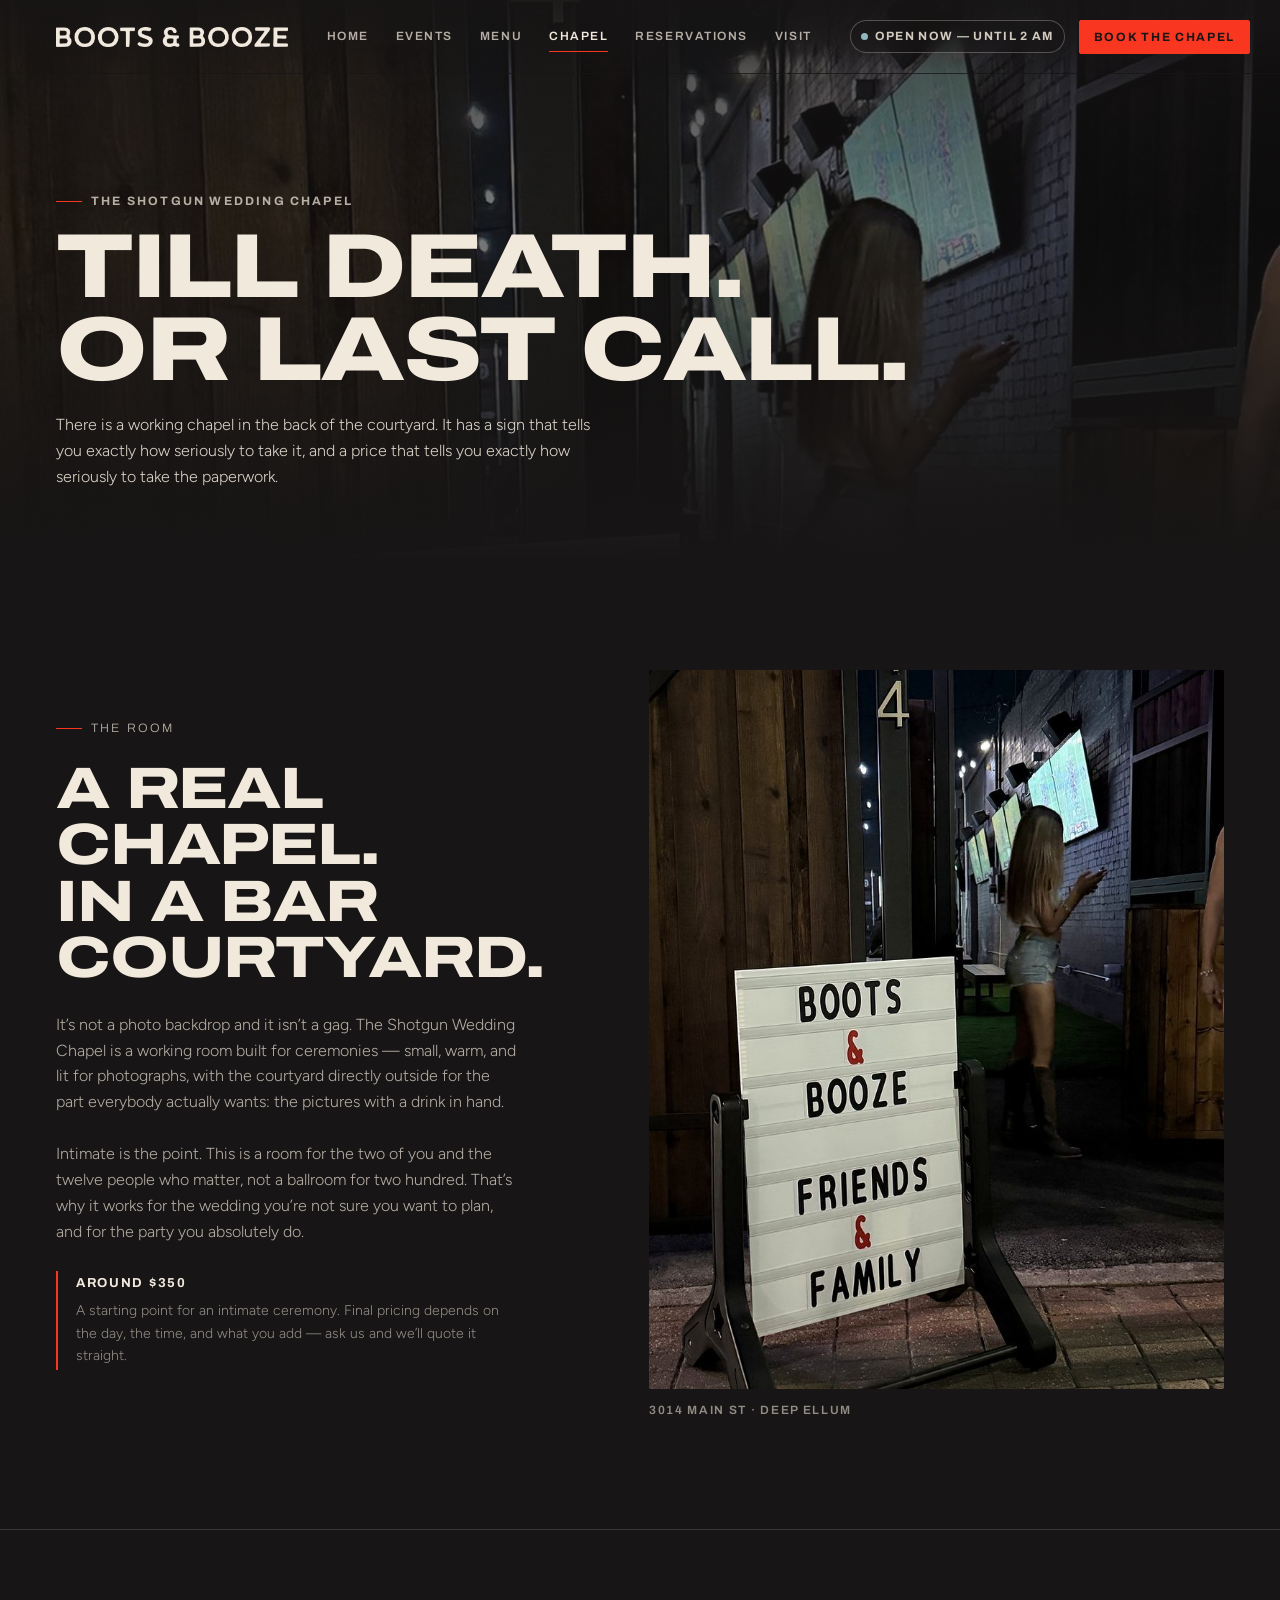
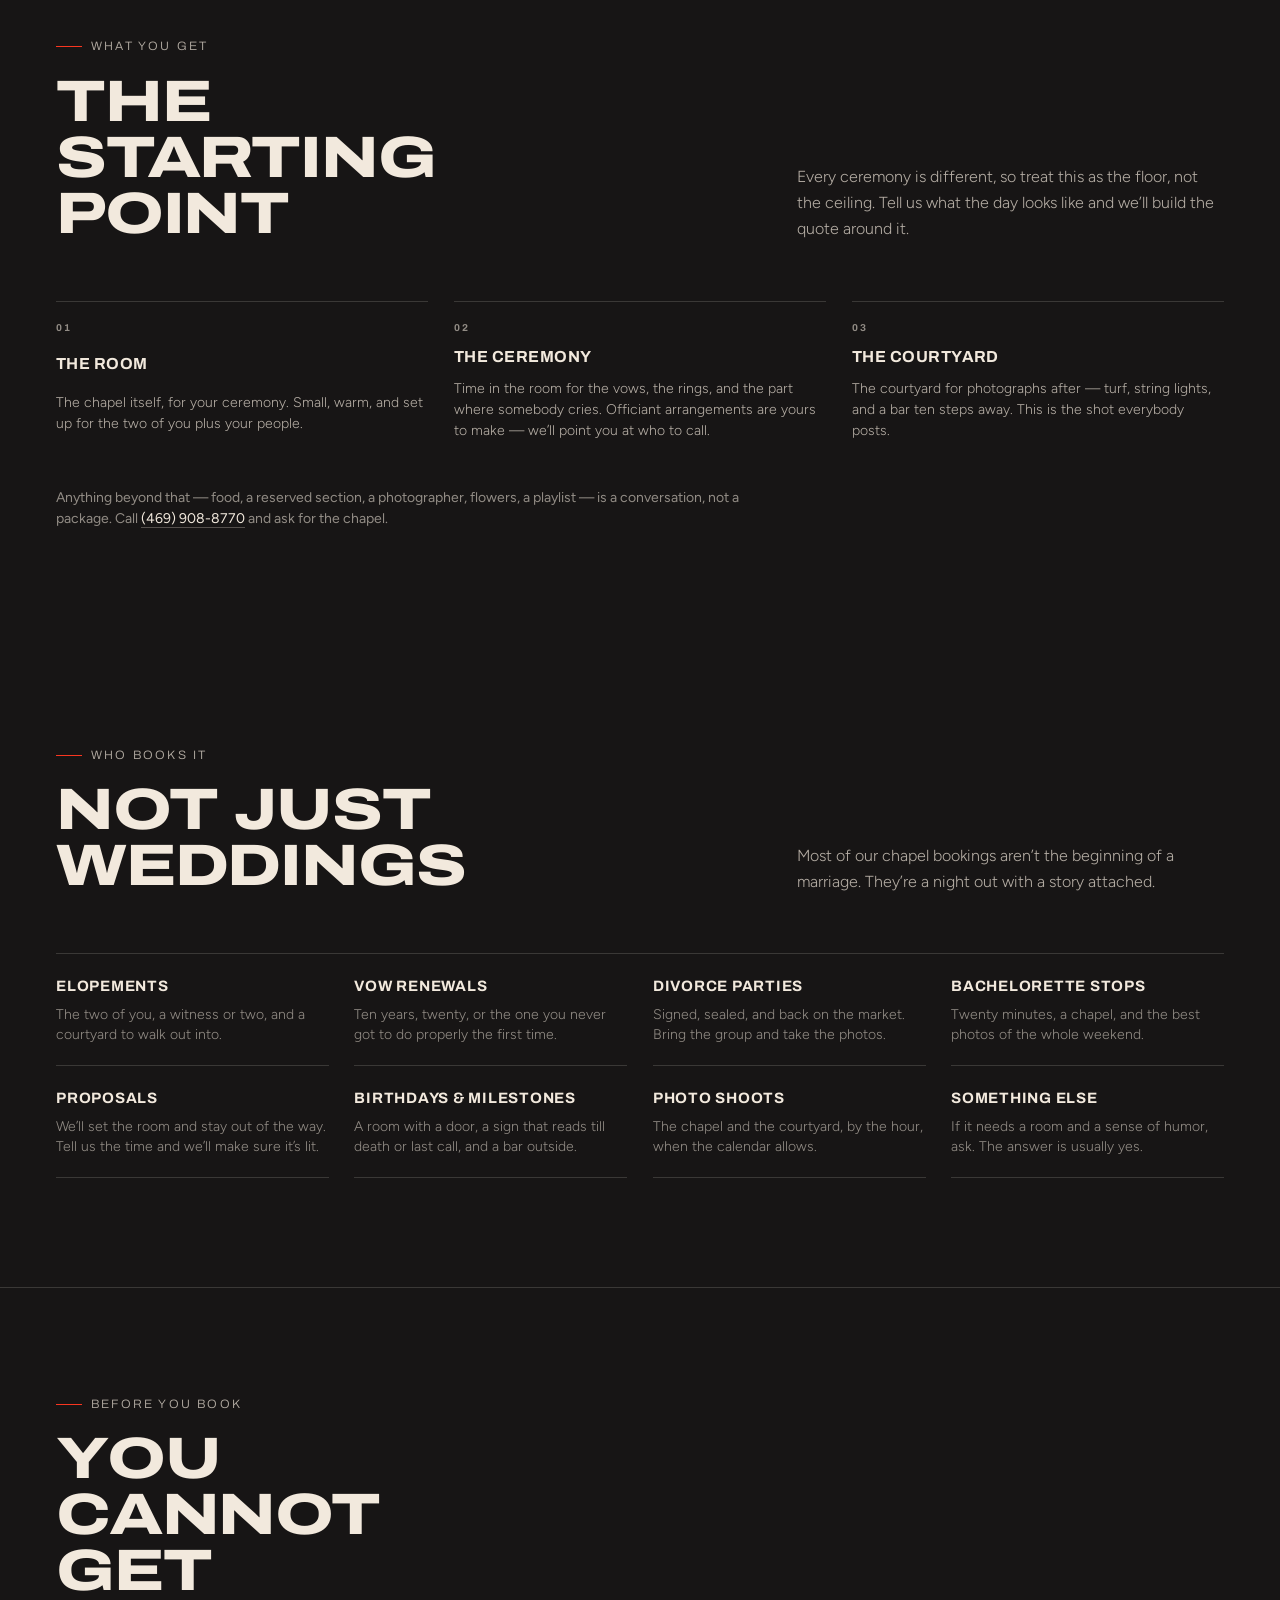
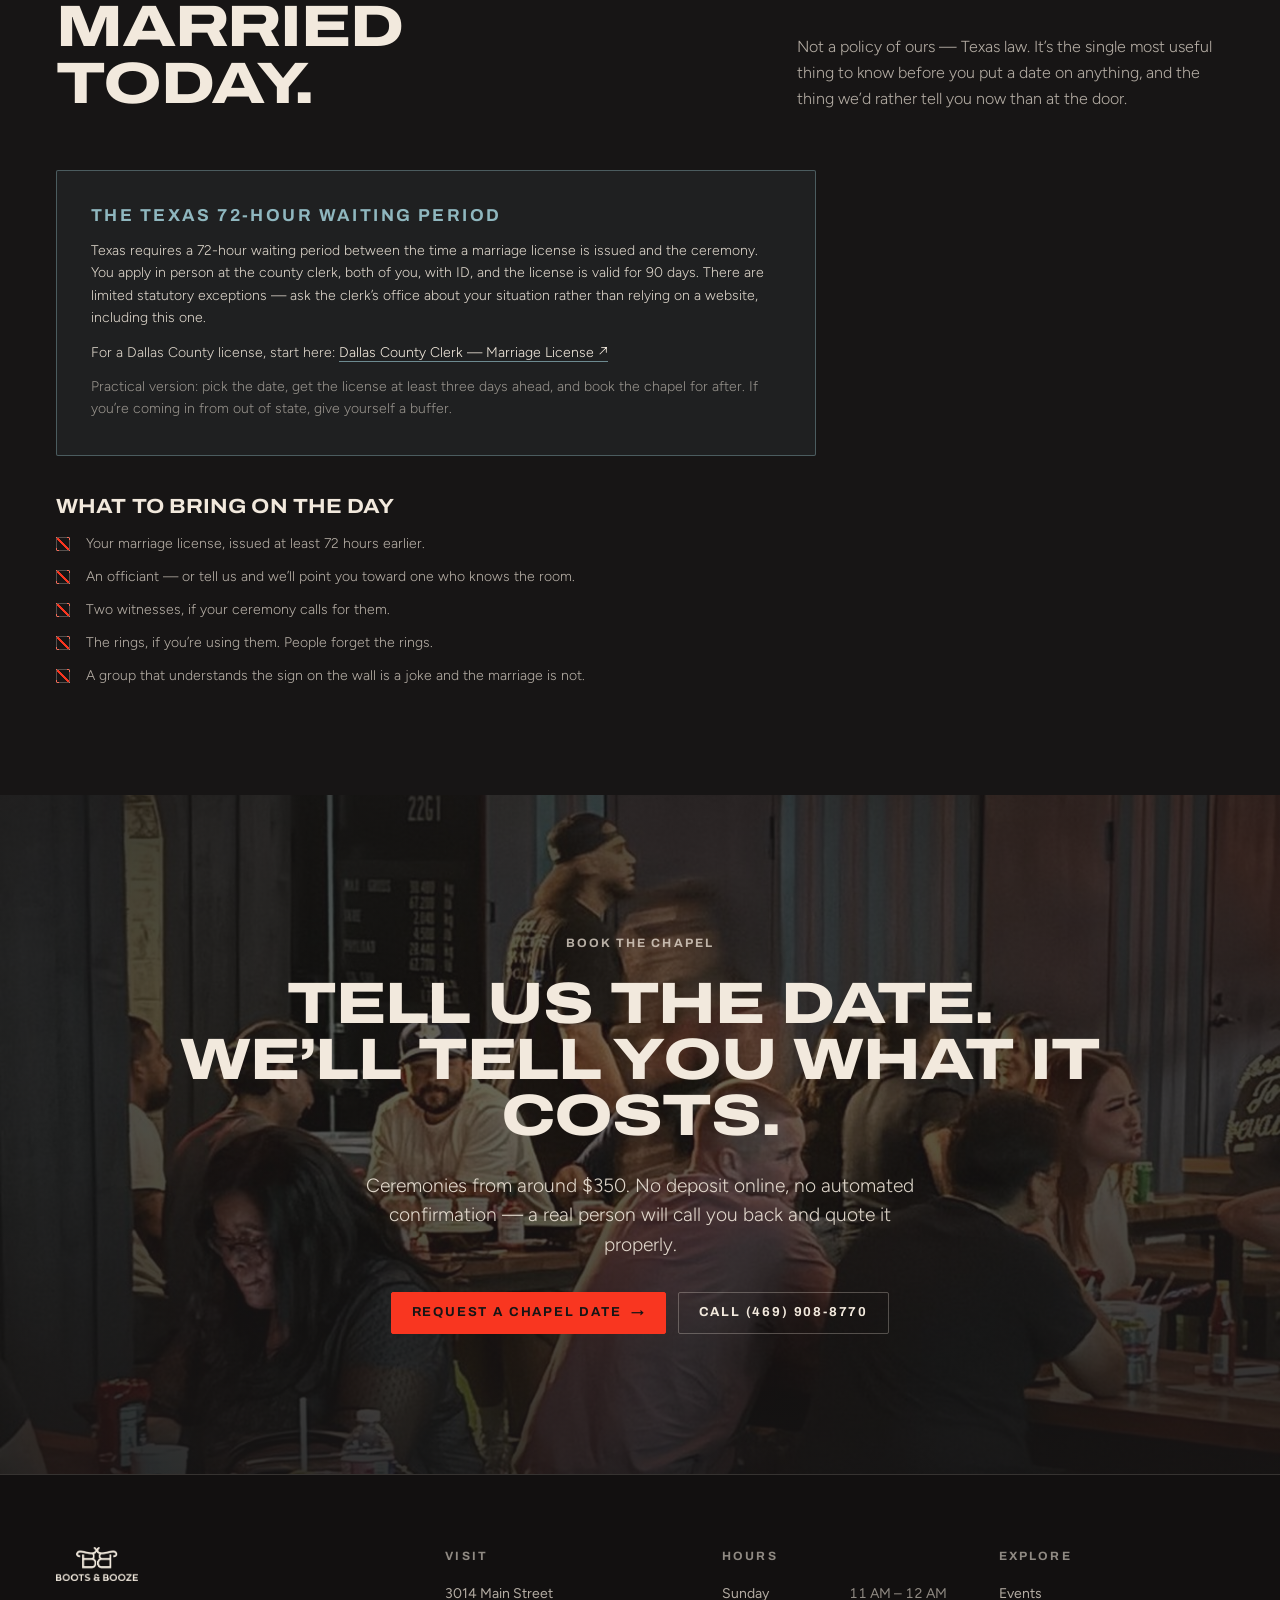
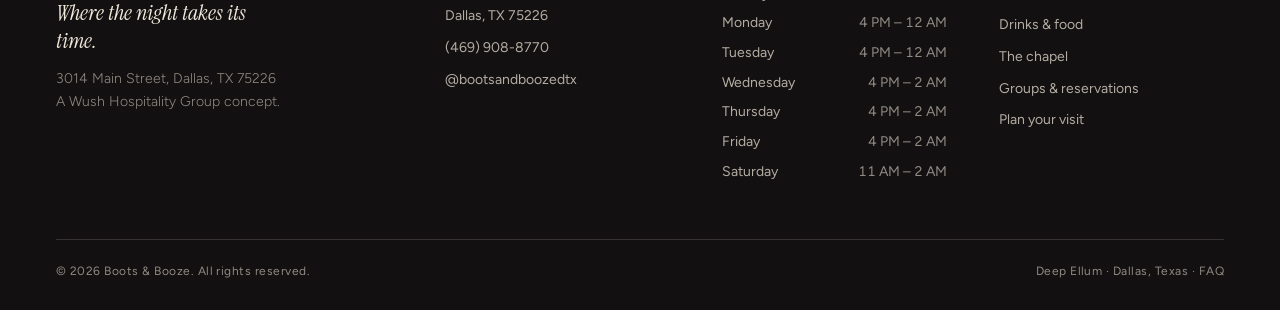
==== chapel.html @ 66fa6271 "Boots & Booze site — six-page build Deep Ellum courtyard bar. Addresses the audit: one authoritative" ====
<!DOCTYPE html>
<html lang="en">
<head>
<script>document.documentElement.classList.add("js");</script>
<meta charset="utf-8">
<meta name="viewport" content="width=device-width, initial-scale=1">
<title>The Chapel — Boots &amp; Booze, Deep Ellum Dallas</title>
<meta name="description" content="The Shotgun Wedding Chapel at Boots &amp; Booze in Deep Ellum. Intimate ceremonies from around $350, plus elopements, vow renewals and divorce parties. Texas 72-hour license rule explained.">
<meta name="theme-color" content="#171515">
<link rel="canonical" href="https://bootsandboozetx.com/chapel.html">
<meta property="og:type" content="website">
<meta property="og:site_name" content="Boots &amp; Booze">
<meta property="og:title" content="The Chapel — Boots &amp; Booze, Deep Ellum Dallas">
<meta property="og:description" content="The Shotgun Wedding Chapel at Boots &amp; Booze in Deep Ellum. Intimate ceremonies from around $350, plus elopements, vow renewals and divorce parties. Texas 72-hour license rule explained.">
<meta property="og:image" content="img/og.jpg">
<meta property="og:locale" content="en_US">
<meta name="twitter:card" content="summary_large_image">
<meta name="twitter:title" content="The Chapel — Boots &amp; Booze, Deep Ellum Dallas">
<meta name="twitter:description" content="The Shotgun Wedding Chapel at Boots &amp; Booze in Deep Ellum. Intimate ceremonies from around $350, plus elopements, vow renewals and divorce parties. Texas 72-hour license rule explained.">
<meta name="twitter:image" content="img/og.jpg">
<link rel="icon" href="img/favicon-32.png" sizes="32x32" type="image/png">
<link rel="icon" href="img/icon-192.png" sizes="192x192" type="image/png">
<link rel="apple-touch-icon" href="img/apple-touch-icon.png">
<link rel="preconnect" href="https://fonts.googleapis.com">
<link rel="preconnect" href="https://fonts.gstatic.com" crossorigin>
<link href="https://fonts.googleapis.com/css2?family=Archivo:wdth,wght@62..125,400..900&family=Figtree:wght@300..600&family=Instrument+Serif:ital@0;1&display=swap" rel="stylesheet">
<link rel="stylesheet" href="styles.css">
</head>
<body class="page-chapel">
<a class="skip" href="#main">Skip to content</a>
<script type="application/ld+json">
{
  "@context": "https://schema.org",
  "@type": "BarOrPub",
  "name": "Boots & Booze",
  "description": "The Shotgun Wedding Chapel \u2014 intimate ceremonies from around $350 in Deep Ellum.",
  "url": "https://bootsandboozetx.com/",
  "telephone": "+14699088770",
  "image": "https://bootsandboozetx.com/img/og.jpg",
  "priceRange": "$$",
  "servesCuisine": "Southern",
  "address": {
    "@type": "PostalAddress",
    "streetAddress": "3014 Main Street",
    "addressLocality": "Dallas",
    "addressRegion": "TX",
    "postalCode": "75226",
    "addressCountry": "US"
  },
  "sameAs": [
    "https://www.instagram.com/bootsandboozedtx/"
  ],
  "openingHoursSpecification": [
    {
      "@type": "OpeningHoursSpecification",
      "dayOfWeek": [
        "Monday",
        "Tuesday"
      ],
      "opens": "16:00",
      "closes": "00:00"
    },
    {
      "@type": "OpeningHoursSpecification",
      "dayOfWeek": [
        "Wednesday",
        "Thursday",
        "Friday"
      ],
      "opens": "16:00",
      "closes": "02:00"
    },
    {
      "@type": "OpeningHoursSpecification",
      "dayOfWeek": "Saturday",
      "opens": "11:00",
      "closes": "02:00"
    },
    {
      "@type": "OpeningHoursSpecification",
      "dayOfWeek": "Sunday",
      "opens": "11:00",
      "closes": "00:00"
    }
  ]
}
</script>
<header class="hdr">
  <div class="hdr__in">
    <a class="brand" href="index.html" aria-label="Boots &amp; Booze — home">
      <img src="img/wordmark-sand.png" alt="Boots &amp; Booze" width="5989" height="516" decoding="async">
    </a>
    <nav class="nav" aria-label="Primary">
        <a href="index.html">Home</a>
        <a href="events.html">Events</a>
        <a href="menu.html">Menu</a>
        <a href="chapel.html" aria-current="page">Chapel</a>
        <a href="reservations.html">Reservations</a>
        <a href="visit.html">Visit</a>
    </nav>
    <div class="hdr__cta">
      <span class="pill" data-open-pill hidden aria-live="polite">
        <span class="pill__dot" aria-hidden="true"></span>
        <span class="pill__txt pill__txt--long">Checking hours</span>
        <span class="pill__txt pill__txt--short">—</span>
      </span>
      <a class="btn btn--red btn--sm" href="reservations.html#chapel">Book the chapel</a>
      <button class="burger" type="button" aria-label="Open menu" aria-expanded="false" aria-controls="mobile-nav">
        <span aria-hidden="true"></span>
      </button>
    </div>
  </div>
</header>

<div class="mnav" id="mobile-nav" aria-hidden="true">
  <nav aria-label="Mobile">
      <a class="mnav__link" href="index.html">Home</a>
      <a class="mnav__link" href="events.html">Events</a>
      <a class="mnav__link" href="menu.html">Menu</a>
      <a class="mnav__link" href="chapel.html">Chapel</a>
      <a class="mnav__link" href="reservations.html">Reservations</a>
      <a class="mnav__link" href="visit.html">Visit</a>
  </nav>
  <div class="mnav__foot">
    <a class="btn btn--red" href="visit.html">Plan your visit</a>
    <p class="small">3014 Main Street · Dallas, TX 75226<br><a href="tel:+14699088770">(469) 908-8770</a></p>
  </div>
</div>

<main id="main">
<section class="phero">
  <div class="phero__bg">
    <img src="img/sign-band.jpg" alt="The Boots &amp; Booze sidewalk sign at night, glowing under the string lights of the courtyard entrance." width="1600" height="900" fetchpriority="high" decoding="async">
  </div>
  <div class="wrap">
    <p class="eyebrow">The Shotgun Wedding Chapel</p>
    <h1 class="display">Till death.<br>Or last call.</h1>
    <p class="phero__sub">There is a working chapel in the back of the courtyard. It has a sign that tells you exactly how seriously to take it, and a price that tells you exactly how seriously to take the paperwork.</p>
  </div>
</section>

<!-- ===================== WHAT IT IS ===================== -->
<section class="sec">
  <div class="wrap split">
    <div class="split__body" data-reveal>
      <p class="eyebrow">The room</p>
      <h2 class="h2">A real chapel.<br>In a bar courtyard.</h2>
      <p>It’s not a photo backdrop and it isn’t a gag. The Shotgun Wedding Chapel is a working room built for ceremonies — small, warm, and lit for photographs, with the courtyard directly outside for the part everybody actually wants: the pictures with a drink in hand.</p>
      <p>Intimate is the point. This is a room for the two of you and the twelve people who matter, not a ballroom for two hundred. That’s why it works for the wedding you’re not sure you want to plan, and for the party you absolutely do.</p>
      <div class="note-box">
        <strong>Around $350</strong>
        <span>A starting point for an intimate ceremony. Final pricing depends on the day, the time, and what you add — ask us and we’ll quote it straight.</span>
      </div>
    </div>
    <figure class="split__media" data-reveal>
      <img src="img/card-chapel.jpg" alt="The Boots &amp; Booze entrance sign on the sidewalk, the courtyard glowing behind it." width="800" height="1067" loading="lazy" decoding="async">
      <figcaption>3014 Main St · Deep Ellum</figcaption>
    </figure>
  </div>
</section>

<!-- ===================== WHAT'S INCLUDED ===================== -->
<section class="sec sec--edge">
  <div class="wrap">
    <div class="split-head">
      <div class="sec-head" data-reveal>
        <p class="eyebrow">What you get</p>
        <h2 class="h2">The starting point</h2>
      </div>
      <p data-reveal>Every ceremony is different, so treat this as the floor, not the ceiling. Tell us what the day looks like and we’ll build the quote around it.</p>
    </div>

    <div class="inc">
      <div class="inc__item" data-reveal>
        <span class="inc__num">01</span>
        <h3 class="inc__t">The room</h3>
        <p class="inc__d">The chapel itself, for your ceremony. Small, warm, and set up for the two of you plus your people.</p>
      </div>
      <div class="inc__item" data-reveal style="--d:80ms">
        <span class="inc__num">02</span>
        <h3 class="inc__t">The ceremony</h3>
        <p class="inc__d">Time in the room for the vows, the rings, and the part where somebody cries. Officiant arrangements are yours to make — we’ll point you at who to call.</p>
      </div>
      <div class="inc__item" data-reveal style="--d:160ms">
        <span class="inc__num">03</span>
        <h3 class="inc__t">The courtyard</h3>
        <p class="inc__d">The courtyard for photographs after — turf, string lights, and a bar ten steps away. This is the shot everybody posts.</p>
      </div>
    </div>

    <div style="margin-top:clamp(30px,4vw,46px);max-width:70ch">
      <p class="small muted">Anything beyond that — food, a reserved section, a photographer, flowers, a playlist — is a conversation, not a package. Call <a href="tel:+14699088770" style="color:var(--sand);border-bottom:1px solid var(--rule-strong)">(469) 908-8770</a> and ask for the chapel.</p>
    </div>
  </div>
</section>

<!-- ===================== WHO BOOKS IT ===================== -->
<section class="sec">
  <div class="wrap">
    <div class="split-head">
      <div class="sec-head" data-reveal>
        <p class="eyebrow">Who books it</p>
        <h2 class="h2">Not just weddings</h2>
      </div>
      <p data-reveal>Most of our chapel bookings aren’t the beginning of a marriage. They’re a night out with a story attached.</p>
    </div>

    <div class="occasions">
      <div class="occ" data-reveal>
        <h3 class="occ__t">Elopements</h3>
        <p class="occ__d">The two of you, a witness or two, and a courtyard to walk out into.</p>
      </div>
      <div class="occ" data-reveal>
        <h3 class="occ__t">Vow renewals</h3>
        <p class="occ__d">Ten years, twenty, or the one you never got to do properly the first time.</p>
      </div>
      <div class="occ" data-reveal>
        <h3 class="occ__t">Divorce parties</h3>
        <p class="occ__d">Signed, sealed, and back on the market. Bring the group and take the photos.</p>
      </div>
      <div class="occ" data-reveal>
        <h3 class="occ__t">Bachelorette stops</h3>
        <p class="occ__d">Twenty minutes, a chapel, and the best photos of the whole weekend.</p>
      </div>
      <div class="occ" data-reveal>
        <h3 class="occ__t">Proposals</h3>
        <p class="occ__d">We’ll set the room and stay out of the way. Tell us the time and we’ll make sure it’s lit.</p>
      </div>
      <div class="occ" data-reveal>
        <h3 class="occ__t">Birthdays &amp; milestones</h3>
        <p class="occ__d">A room with a door, a sign that reads till death or last call, and a bar outside.</p>
      </div>
      <div class="occ" data-reveal>
        <h3 class="occ__t">Photo shoots</h3>
        <p class="occ__d">The chapel and the courtyard, by the hour, when the calendar allows.</p>
      </div>
      <div class="occ" data-reveal>
        <h3 class="occ__t">Something else</h3>
        <p class="occ__d">If it needs a room and a sense of humor, ask. The answer is usually yes.</p>
      </div>
    </div>
  </div>
</section>

<!-- ===================== THE 72-HOUR RULE ===================== -->
<section class="sec sec--edge" id="license">
  <div class="wrap">
    <div class="split-head">
      <div class="sec-head" data-reveal>
        <p class="eyebrow">Before you book</p>
        <h2 class="h2">You cannot<br>get married today.</h2>
      </div>
      <p data-reveal>Not a policy of ours — Texas law. It’s the single most useful thing to know before you put a date on anything, and the thing we’d rather tell you now than at the door.</p>
    </div>

    <div class="law" data-reveal>
      <h3 class="h4">The Texas 72-hour waiting period</h3>
      <p>Texas requires a 72-hour waiting period between the time a marriage license is issued and the ceremony. You apply in person at the county clerk, both of you, with ID, and the license is valid for 90 days. There are limited statutory exceptions — ask the clerk’s office about your situation rather than relying on a website, including this one.</p>
      <p>For a Dallas County license, start here: <a href="https://www.dallascounty.org/government/county-clerk/vital-records/marriage-license.php" target="_blank" rel="noopener">Dallas County Clerk — Marriage License ↗</a></p>
      <p class="small" style="color:var(--sand-56)">Practical version: pick the date, get the license at least three days ahead, and book the chapel for after. If you’re coming in from out of state, give yourself a buffer.</p>
    </div>

    <div style="margin-top:clamp(28px,3.6vw,40px);max-width:76ch" data-reveal>
      <h3 class="h3" style="font-size:clamp(1.1rem,1.6vw,1.35rem);margin-bottom:16px">What to bring on the day</h3>
      <ul class="checklist">
        <li>Your marriage license, issued at least 72 hours earlier.</li>
        <li>An officiant — or tell us and we’ll point you toward one who knows the room.</li>
        <li>Two witnesses, if your ceremony calls for them.</li>
        <li>The rings, if you’re using them. People forget the rings.</li>
        <li>A group that understands the sign on the wall is a joke and the marriage is not.</li>
      </ul>
    </div>
  </div>
</section>

<!-- ===================== BOOK ===================== -->
<section class="band">
  <div class="band__bg">
    <img src="img/court-band.jpg" alt="The courtyard glowing at night with a crowd at the picnic tables." width="1600" height="900" loading="lazy" decoding="async">
  </div>
  <div class="wrap band__in" data-reveal>
    <p class="eyebrow eyebrow--plain" style="justify-content:center">Book the chapel</p>
    <h2 class="h2">Tell us the date.<br>We’ll tell you what it costs.</h2>
    <p class="lede" style="max-width:46ch">Ceremonies from around $350. No deposit online, no automated confirmation — a real person will call you back and quote it properly.</p>
    <div class="band__cta">
      <a class="btn btn--red" href="reservations.html#chapel">Request a chapel date <span class="arw" aria-hidden="true">→</span></a>
      <a class="btn btn--ghost" href="tel:+14699088770">Call (469) 908-8770</a>
    </div>
  </div>
</section>
</main>

<footer class="ftr">
  <div class="wrap">
    <div class="ftr__grid">
      <div class="ftr__brand">
        <img src="img/logo-sand.png" alt="Boots &amp; Booze" width="3120" height="1300" loading="lazy" decoding="async">
        <p class="ftr__tag">Where the night takes its time.</p>
        <p>3014 Main Street, Dallas, TX 75226<br>A Wush Hospitality Group concept.</p>
      </div>
      <div>
        <h3>Visit</h3>
        <div class="ftr__list">
          <a href="https://maps.google.com/?q=3014+Main+St+Dallas+TX+75226" target="_blank" rel="noopener">3014 Main Street<br>Dallas, TX 75226</a>
          <a href="tel:+14699088770">(469) 908-8770</a>
          <a href="https://www.instagram.com/bootsandboozedtx/" target="_blank" rel="noopener">@bootsandboozedtx</a>
        </div>
      </div>
      <div>
        <h3>Hours</h3>
        <div class="ftr__hours">
        <div data-hours-day="0"><span>Sunday</span><b>11 AM – 12 AM</b></div>
        <div data-hours-day="1"><span>Monday</span><b>4 PM – 12 AM</b></div>
        <div data-hours-day="2"><span>Tuesday</span><b>4 PM – 12 AM</b></div>
        <div data-hours-day="3"><span>Wednesday</span><b>4 PM – 2 AM</b></div>
        <div data-hours-day="4"><span>Thursday</span><b>4 PM – 2 AM</b></div>
        <div data-hours-day="5"><span>Friday</span><b>4 PM – 2 AM</b></div>
        <div data-hours-day="6"><span>Saturday</span><b>11 AM – 2 AM</b></div>
        </div>
      </div>
      <div>
        <h3>Explore</h3>
        <div class="ftr__list">
          <a href="events.html">Events</a>
          <a href="menu.html">Drinks &amp; food</a>
          <a href="chapel.html">The chapel</a>
          <a href="reservations.html">Groups &amp; reservations</a>
          <a href="visit.html">Plan your visit</a>
        </div>
      </div>
    </div>
    <div class="ftr__bot">
      <span>© <span data-year>2026</span> Boots & Booze. All rights reserved.</span>
      <span>Deep Ellum · Dallas, Texas · <a href="visit.html#faq">FAQ</a></span>
    </div>
  </div>
</footer>

<script src="main.js" defer></script>
</body>
</html>
---- styles.css ----
/* ==========================================================================
   BOOTS & BOOZE — Deep Ellum, Dallas
   Hand-written CSS. No frameworks.
   Palette + type per the 2025 Brand Blueprint.
   ========================================================================== */

/* ---------- Tokens ---------- */
:root{
  --ink:#171515;          /* Cobalt Black */
  --sand:#F2E9DD;         /* Alamo Sand */
  --red:#F93620;          /* Ranger Red */
  --blue:#8FB7BF;         /* Bluebonnet */
  --rose:#F4998C;         /* Desert Rose */

  --sand-90:rgba(242,233,221,.90);
  --sand-72:rgba(242,233,221,.72);
  --sand-56:rgba(242,233,221,.56);
  --rule:rgba(242,233,221,.16);
  --rule-strong:rgba(242,233,221,.28);

  --ink-70:rgba(23,21,21,.70);
  --ink-56:rgba(23,21,21,.56);
  --rule-ink:rgba(23,21,21,.18);

  /* Type scale — fluid, 390px → 1440px+ */
  --fs-display:clamp(2.85rem, 7.1vw, 6.5rem);   /* 45px → 104px */
  --fs-h2:clamp(2.05rem, 4.6vw, 3.65rem);
  --fs-h3:clamp(1.35rem, 2.15vw, 2.2rem);       /* 35px */
  --fs-h4:clamp(1.05rem, 1.35vw, 1.25rem);
  --fs-eyebrow:clamp(.75rem, .95vw, .875rem);   /* 14px */
  --fs-lede:clamp(1.125rem, 1.5vw, 1.375rem);
  --fs-body:clamp(1rem, 1.15vw, 1.1875rem);
  --fs-small:clamp(.875rem, 1vw, .9375rem);
  --fs-micro:.75rem;

  --gut:clamp(20px, 5vw, 56px);
  --max:1320px;
  --sec-y:clamp(4.5rem, 8.5vw, 8.5rem);
  --gap:clamp(16px, 2vw, 28px);

  --ease:cubic-bezier(.22,.61,.36,1);
  --header-h:74px;
}

/* ---------- Reset ---------- */
*,*::before,*::after{box-sizing:border-box}
html{-webkit-text-size-adjust:100%;scroll-behavior:smooth}
:where([id]){scroll-margin-top:calc(var(--header-h) + 24px)}
body{
  margin:0;
  color-scheme:dark;
  background:var(--ink);
  color:var(--sand);
  font-family:"Figtree",system-ui,-apple-system,"Segoe UI",sans-serif;
  font-weight:400;
  font-size:var(--fs-body);
  line-height:1.62;
  -webkit-font-smoothing:antialiased;
  overflow-x:hidden;
}
body.nav-open{overflow:hidden}
img{max-width:100%;display:block;height:auto}
a{color:inherit;text-decoration:none}
button{font:inherit;color:inherit;background:none;border:0;cursor:pointer}
input,textarea,select{font:inherit;color:inherit}
h1,h2,h3,h4,p,figure,blockquote,ul,ol{margin:0}
ul,ol{padding:0;list-style:none}
::selection{background:var(--red);color:var(--ink)}

:focus-visible{
  outline:2px solid var(--sand);
  outline-offset:3px;
  box-shadow:0 0 0 5px rgba(249,54,32,.55);
  border-radius:1px;
}

/* ---------- Layout ---------- */
.wrap{width:min(100% - (var(--gut) * 2), var(--max));margin-inline:auto}
.sec{padding-block:var(--sec-y);position:relative}
.sec--tight{padding-block:clamp(3rem,5vw,4.5rem)}
.sec--cream{background:var(--sand);color:var(--ink);color-scheme:light}
.sec--red{background:var(--red);color:var(--ink)}
.sec--edge{border-top:1px solid var(--rule)}

.sr-only{
  position:absolute;width:1px;height:1px;padding:0;margin:-1px;
  overflow:hidden;clip:rect(0,0,0,0);white-space:nowrap;border:0;
}
.skip{
  position:absolute;left:-9999px;top:0;z-index:999;
  background:var(--sand);color:var(--ink);
  padding:12px 20px;font-weight:700;font-size:var(--fs-small);
}
.skip:focus{left:12px;top:12px}

/* ---------- Type ---------- */
.display,
.h1,
.h2{
  font-family:"Archivo",system-ui,sans-serif;
  font-variation-settings:'wdth' 125,'wght' 800;
  font-weight:800;
  text-transform:uppercase;
  line-height:.92;
  letter-spacing:-.025em;
  text-wrap:balance;
}
.display{font-size:var(--fs-display);font-variation-settings:'wdth' 125,'wght' 830}
.h1{font-size:clamp(2.4rem,5.6vw,4.5rem);line-height:.94}
.h2{font-size:var(--fs-h2);line-height:.96;letter-spacing:-.02em}

.h3{
  font-family:"Archivo",sans-serif;
  font-variation-settings:'wdth' 112,'wght' 700;
  font-weight:700;
  font-size:var(--fs-h3);
  line-height:1.05;
  text-transform:uppercase;
  letter-spacing:.005em;
}
.h4{
  font-family:"Archivo",sans-serif;
  font-weight:700;
  font-size:var(--fs-h4);
  line-height:1.3;
  text-transform:uppercase;
  letter-spacing:.08em;
}
.eyebrow{
  font-family:"Archivo",sans-serif;
  font-weight:700;
  font-size:var(--fs-eyebrow);
  letter-spacing:.18em;
  text-transform:uppercase;
  color:var(--sand-72);
  display:flex;
  align-items:center;
  gap:.75em;
  line-height:1.2;
}
.eyebrow::before{
  content:"";
  width:26px;height:1px;background:var(--red);flex:none;
}
.eyebrow--plain::before{display:none}
.eyebrow__idx{color:var(--sand-56);font-variant-numeric:tabular-nums}

.serif{
  font-family:"Instrument Serif",Georgia,serif;
  font-style:italic;
  font-weight:400;
  letter-spacing:.005em;
  line-height:1.16;
}
.lede{font-size:var(--fs-lede);line-height:1.55;color:var(--sand-90);font-weight:300}
.body p+p{margin-top:1.1em}
.body{color:var(--sand-90);font-weight:300}
.muted{color:var(--sand-56)}
.small{font-size:var(--fs-small);line-height:1.55}
.caps{text-transform:uppercase;letter-spacing:.14em;font-family:"Archivo",sans-serif;font-weight:700}
.tnum{font-variant-numeric:tabular-nums}

/* ---------- Buttons ---------- */
.btn{
  --btn-bg:var(--sand);--btn-fg:var(--ink);--btn-bd:var(--sand);
  display:inline-flex;align-items:center;justify-content:center;gap:.7em;
  background:var(--btn-bg);color:var(--btn-fg);
  border:1px solid var(--btn-bd);
  padding:1.02em 1.5em;
  font-family:"Archivo",sans-serif;font-weight:700;
  font-size:.8125rem;letter-spacing:.14em;text-transform:uppercase;
  line-height:1;border-radius:2px;
  transition:transform .35s var(--ease),background-color .25s var(--ease),color .25s var(--ease),border-color .25s var(--ease);
  will-change:transform;
}
.btn:hover{transform:translateY(-2px)}
.btn:active{transform:translateY(0)}
.btn--red{--btn-bg:var(--red);--btn-fg:var(--ink);--btn-bd:var(--red)}
.btn--red:hover{--btn-bg:#ff4a34}
.btn--ghost{--btn-bg:transparent;--btn-fg:var(--sand);--btn-bd:var(--rule-strong)}
.btn--ghost:hover{--btn-bg:rgba(242,233,221,.08);--btn-bd:var(--sand)}
.btn--ink{--btn-bg:var(--ink);--btn-fg:var(--sand);--btn-bd:var(--ink)}
.btn--ink:hover{--btn-bg:#000}
.btn--sm{padding:.82em 1.15em;font-size:.75rem}
.btn--block{width:100%}
.btn .arw{transition:transform .35s var(--ease)}
.btn:hover .arw{transform:translateX(3px)}

.link-u{
  display:inline-flex;align-items:center;gap:.5em;
  font-family:"Archivo",sans-serif;font-weight:700;font-size:.8125rem;
  letter-spacing:.14em;text-transform:uppercase;
  border-bottom:1px solid var(--rule-strong);padding-bottom:.35em;
  transition:border-color .25s var(--ease),color .25s var(--ease);
}
.link-u:hover{border-color:var(--red);color:var(--sand)}

/* ---------- Header ---------- */
.hdr{
  position:fixed;inset:0 0 auto 0;z-index:120;
  height:var(--header-h);
  display:flex;align-items:center;
  background:linear-gradient(180deg,rgba(23,21,21,.78),rgba(23,21,21,.28) 70%,rgba(23,21,21,0));
  transition:background-color .4s var(--ease),border-color .4s var(--ease),height .4s var(--ease);
  border-bottom:1px solid transparent;
}
.hdr.is-stuck{
  background:rgba(23,21,21,.94);
  backdrop-filter:blur(14px) saturate(120%);
  -webkit-backdrop-filter:blur(14px) saturate(120%);
  border-bottom-color:var(--rule);
}
.hdr__in{
  width:min(100% - (var(--gut) * 2), var(--max));
  margin-inline:auto;
  display:flex;align-items:center;gap:clamp(16px,3vw,40px);
}
.brand{display:flex;align-items:center;gap:12px;flex:none;margin-right:auto}
.brand img{height:20px;width:auto}
.brand__mark{height:26px;width:auto;display:none}

.nav{display:flex;align-items:center;gap:clamp(14px,2.1vw,30px)}
.nav a{
  font-family:"Archivo",sans-serif;font-weight:600;font-size:.75rem;
  letter-spacing:.13em;text-transform:uppercase;
  color:var(--sand-72);position:relative;padding-block:6px;
  transition:color .22s var(--ease);
}
.nav a::after{
  content:"";position:absolute;left:0;right:0;bottom:0;height:1px;
  background:var(--red);transform:scaleX(0);transform-origin:left;
  transition:transform .3s var(--ease);
}
.nav a:hover,.nav a[aria-current="page"]{color:var(--sand)}
.nav a:hover::after,.nav a[aria-current="page"]::after{transform:scaleX(1)}

.hdr__cta{display:flex;align-items:center;gap:14px;flex:none}

/* Open now pill */
.pill{
  display:inline-flex;align-items:center;gap:.55em;
  border:1px solid var(--rule-strong);border-radius:999px;
  padding:.5em .85em .48em;
  font-family:"Archivo",sans-serif;font-weight:700;font-size:.75rem;
  letter-spacing:.11em;text-transform:uppercase;white-space:nowrap;
  color:var(--sand-90);background:rgba(23,21,21,.35);
  backdrop-filter:blur(6px);
}
.pill[hidden]{display:none}
.pill__txt--short{display:none}
.hero .pill,.phero .pill{display:none}
.pill__dot{
  width:7px;height:7px;border-radius:50%;flex:none;background:var(--rose);
}
.pill.is-open .pill__dot{background:var(--blue);box-shadow:0 0 0 0 rgba(143,183,191,.6);animation:ping 2.6s ease-out infinite}
.pill__txt{opacity:.95}
@keyframes ping{
  0%{box-shadow:0 0 0 0 rgba(143,183,191,.55)}
  70%{box-shadow:0 0 0 7px rgba(143,183,191,0)}
  100%{box-shadow:0 0 0 0 rgba(143,183,191,0)}
}

/* Mobile nav */
.burger{
  display:none;width:44px;height:44px;margin-right:-8px;
  align-items:center;justify-content:center;
  border:1px solid var(--rule-strong);border-radius:2px;
}
.burger span{display:block;width:17px;height:1.5px;background:var(--sand);position:relative;transition:transform .3s var(--ease),opacity .2s}
.burger span::before,.burger span::after{
  content:"";position:absolute;left:0;width:17px;height:1.5px;background:var(--sand);
  transition:transform .3s var(--ease),top .3s var(--ease);
}
.burger span::before{top:-6px}
.burger span::after{top:6px}
body.nav-open .burger span{transform:rotate(45deg)}
body.nav-open .burger span::before{top:0;transform:rotate(0)}
body.nav-open .burger span::after{top:0;transform:rotate(-90deg)}

.mnav{
  position:fixed;inset:0;z-index:110;
  background:var(--ink);
  display:flex;flex-direction:column;
  padding:calc(var(--header-h) + 24px) var(--gut) 40px;
  opacity:0;visibility:hidden;
  transition:opacity .35s var(--ease),visibility .35s;
}
body.nav-open .mnav{opacity:1;visibility:visible}
.mnav a.mnav__link{
  font-family:"Archivo",sans-serif;font-weight:800;font-variation-settings:'wdth' 125,'wght' 800;
  font-size:clamp(1.9rem,8vw,2.6rem);text-transform:uppercase;line-height:1.1;
  padding-block:.42em;border-bottom:1px solid var(--rule);letter-spacing:-.01em;
}
.mnav__foot{margin-top:auto;padding-top:28px;display:grid;gap:16px}
.mnav__foot .small{color:var(--sand-56)}

/* ---------- Hero (home) ---------- */
.hero{
  position:relative;
  min-height:100svh;
  display:flex;align-items:flex-end;
  padding-block:calc(var(--header-h) + 22vh) clamp(44px,6vw,84px);
  overflow:hidden;
  isolation:isolate;
}
.hero__bg{position:absolute;inset:0;z-index:-2}
.hero__bg img{width:100%;height:100%;object-fit:cover;object-position:50% 42%;filter:saturate(1.06) contrast(1.04)}
.hero::after{
  content:"";position:absolute;inset:0;z-index:-1;
  background:
    linear-gradient(180deg,rgba(23,21,21,.72) 0%,rgba(23,21,21,.22) 26%,rgba(23,21,21,.30) 52%,rgba(23,21,21,.90) 82%,var(--ink) 100%),
    linear-gradient(90deg,rgba(23,21,21,.74) 0%,rgba(23,21,21,.18) 58%,rgba(23,21,21,.42) 100%);
}
.hero__in{position:relative;z-index:1;width:100%}
.hero__top{display:flex;flex-wrap:wrap;gap:14px 18px;align-items:center;margin-bottom:clamp(18px,3vw,34px)}
.hero .display{max-width:15ch}
.hero__sub{
  margin-top:clamp(18px,2.4vw,28px);
  max-width:46ch;
  font-size:var(--fs-lede);
  color:var(--sand-90);
  font-weight:300;
}
.hero__sub .serif{font-size:1.16em;color:var(--sand)}
.hero__cta{display:flex;flex-wrap:wrap;gap:12px;margin-top:clamp(26px,3.4vw,38px)}
.hero__foot{
  margin-top:clamp(34px,5vw,56px);padding-top:18px;border-top:1px solid var(--rule);
  display:flex;flex-wrap:wrap;gap:10px 28px;align-items:center;
  font-size:var(--fs-micro);letter-spacing:.13em;text-transform:uppercase;
  font-family:"Archivo",sans-serif;font-weight:600;color:var(--sand-56);
}
.hero__foot span{display:inline-flex;align-items:center;gap:.6em}
.hero__foot span::before{content:"";width:4px;height:4px;background:var(--red);border-radius:50%}

/* ---------- Page hero (interior) ---------- */
.phero{
  position:relative;overflow:hidden;isolation:isolate;
  padding-block:calc(var(--header-h) + clamp(56px,10vw,120px)) clamp(44px,6vw,72px);
  display:flex;align-items:flex-end;min-height:clamp(380px,54vh,540px);
}
.phero__bg{position:absolute;inset:0;z-index:-2}
.phero__bg img{width:100%;height:100%;object-fit:cover;object-position:50% 45%}
.phero::after{
  content:"";position:absolute;inset:0;z-index:-1;
  background:linear-gradient(180deg,rgba(23,21,21,.82),rgba(23,21,21,.55) 40%,rgba(23,21,21,.94) 88%,var(--ink));
}
.phero .display{max-width:18ch;margin-top:16px}
.phero__sub{margin-top:20px;max-width:56ch;color:var(--sand-90);font-weight:300}
.phero--bare{
  min-height:0;padding-block:calc(var(--header-h) + clamp(48px,7vw,88px)) clamp(32px,4vw,52px);
  background:var(--ink);
}
.phero--bare::after{display:none}

/* ---------- Section heads ---------- */
.sec-head{display:grid;gap:18px;max-width:min(100%,44ch)}
.sec-head--wide{max-width:min(100%,60ch)}
.sec-head .eyebrow{margin-bottom:2px}
.split-head{
  display:grid;grid-template-columns:minmax(0,1.35fr) minmax(0,.85fr);
  gap:clamp(24px,5vw,72px);align-items:end;margin-bottom:clamp(34px,4.6vw,60px);
}
.split-head p{color:var(--sand-72);font-weight:300}

/* ---------- Statement ---------- */
.statement{padding-block:clamp(4rem,7.5vw,7.5rem)}
.statement__grid{display:grid;grid-template-columns:minmax(0,1fr);gap:clamp(26px,3.6vw,44px)}
.statement__line{
  font-family:"Instrument Serif",Georgia,serif;font-style:italic;
  font-size:clamp(1.75rem,4.2vw,3.25rem);line-height:1.1;letter-spacing:-.005em;
  max-width:22ch;text-wrap:balance;
}
.statement__line em{font-style:normal;color:var(--blue)}
.statement__body{display:grid;gap:20px;grid-template-columns:repeat(auto-fit,minmax(min(100%,320px),1fr));max-width:100%}
.statement__body p{color:var(--sand-72);font-weight:300;max-width:46ch}

/* ---------- Spaces cards ---------- */
.spaces{display:grid;grid-template-columns:repeat(3,1fr);gap:var(--gap)}
.card{
  position:relative;display:block;overflow:hidden;
  aspect-ratio:3/4;border-radius:2px;background:#0d0c0c;
  isolation:isolate;
}
.card img{
  position:absolute;inset:0;width:100%;height:100%;object-fit:cover;
  transition:transform .9s var(--ease),filter .6s var(--ease);
  filter:saturate(.98) brightness(.94);
}
.card::after{
  content:"";position:absolute;inset:0;
  background:linear-gradient(180deg,rgba(23,21,21,.10) 0%,rgba(23,21,21,.05) 38%,rgba(23,21,21,.72) 76%,rgba(23,21,21,.94) 100%);
  transition:opacity .5s var(--ease);
}
.card:hover img{transform:scale(1.045);filter:saturate(1.05) brightness(1)}
.card:hover::after{opacity:.92}
.card__body{position:absolute;inset:auto 0 0 0;padding:clamp(18px,2vw,28px);z-index:2}
.card__num{
  font-family:"Archivo",sans-serif;font-weight:700;font-size:.6875rem;letter-spacing:.2em;
  color:var(--sand-56);display:block;margin-bottom:10px;
}
.card__title{
  font-family:"Archivo",sans-serif;font-weight:800;font-variation-settings:'wdth' 118,'wght' 800;
  text-transform:uppercase;font-size:clamp(1.3rem,1.9vw,1.75rem);line-height:1;letter-spacing:-.005em;
}
.card__desc{margin-top:10px;font-size:var(--fs-small);color:var(--sand-72);font-weight:300;line-height:1.5;max-width:34ch}
.card__go{
  margin-top:16px;display:inline-flex;align-items:center;gap:.5em;
  font-family:"Archivo",sans-serif;font-weight:700;font-size:.6875rem;letter-spacing:.16em;text-transform:uppercase;
  color:var(--sand);
}
.card__go::after{content:"→";transition:transform .35s var(--ease)}
.card:hover .card__go::after{transform:translateX(4px)}

/* ---------- Week strip ---------- */
.week{border-top:1px solid var(--rule);border-bottom:1px solid var(--rule)}
.week__head{
  display:flex;justify-content:space-between;align-items:baseline;gap:20px;
  padding-block:clamp(22px,2.6vw,30px) 18px;
}
.week__head .h3{font-size:clamp(1.1rem,1.5vw,1.35rem);letter-spacing:.06em}
.week__list{display:grid}
.week__row{
  display:grid;grid-template-columns:minmax(120px,.22fr) minmax(0,1fr) auto;
  gap:clamp(14px,3vw,40px);align-items:center;
  padding-block:clamp(20px,2.4vw,26px);
  border-top:1px solid var(--rule);
  transition:background-color .3s var(--ease),padding-left .3s var(--ease);
}
.week__row:hover{background:rgba(242,233,221,.035)}
.week__date{
  font-family:"Archivo",sans-serif;font-weight:700;font-size:.75rem;letter-spacing:.15em;
  text-transform:uppercase;color:var(--blue);display:grid;gap:3px;
}
.week__date b{display:block;font-size:1rem;color:var(--sand);letter-spacing:.05em;font-variation-settings:'wdth' 110,'wght' 700}
.week__title{font-family:"Archivo",sans-serif;font-weight:700;font-variation-settings:'wdth' 108,'wght' 700;font-size:clamp(1.05rem,1.6vw,1.3rem);line-height:1.25;letter-spacing:.005em}
.week__meta{font-size:var(--fs-small);color:var(--sand-56);margin-top:4px;font-weight:300}
.week__go{
  font-family:"Archivo",sans-serif;font-weight:700;font-size:.6875rem;letter-spacing:.16em;
  text-transform:uppercase;color:var(--sand-56);white-space:nowrap;
  display:inline-flex;align-items:center;gap:.55em;
}
.week__go::after{content:"→";transition:transform .3s var(--ease)}
.week__row:hover .week__go{color:var(--sand)}
.week__row:hover .week__go::after{transform:translateX(4px)}
.week__foot{padding-block:22px;border-top:1px solid var(--rule);display:flex;flex-wrap:wrap;justify-content:space-between;gap:14px;align-items:center}

/* ---------- Split (food / bar) ---------- */
.split{display:grid;grid-template-columns:minmax(0,.92fr) minmax(0,1fr);gap:clamp(28px,5vw,72px);align-items:center}
.split--rev .split__media{order:2}
.split__media{position:relative}
.split__media img{width:100%;aspect-ratio:4/5;object-fit:cover;border-radius:2px}
.split__media figcaption{
  margin-top:12px;font-size:var(--fs-micro);letter-spacing:.14em;text-transform:uppercase;
  font-family:"Archivo",sans-serif;font-weight:600;color:var(--sand-56);
}
.sec--cream .split__media figcaption{color:rgba(23,21,21,.66)}
.split__body{display:grid;gap:clamp(18px,2.2vw,26px);align-content:center}
.split__body .h2{max-width:16ch}
.split__body p{color:var(--sand-72);font-weight:300;max-width:46ch}
.note-box{
  border-left:2px solid var(--red);padding:2px 0 2px 18px;
  display:grid;gap:6px;max-width:46ch;
}
.note-box strong{
  font-family:"Archivo",sans-serif;font-weight:700;font-size:.8125rem;letter-spacing:.13em;
  text-transform:uppercase;color:var(--sand);
}
.note-box span{font-size:var(--fs-small);color:var(--sand-56);font-weight:300}

/* ---------- Drinks (cream) ---------- */
.drinks__grid{display:grid;grid-template-columns:repeat(2,minmax(0,1fr));gap:0 clamp(24px,4vw,64px)}
.drinks__item{padding-block:clamp(20px,2.4vw,26px);border-top:1px solid var(--rule-ink)}
.drinks__name{font-family:"Archivo",sans-serif;font-weight:700;font-size:1.0625rem;letter-spacing:.02em;text-transform:uppercase}
.drinks__desc{font-size:var(--fs-small);color:var(--ink-70);margin-top:5px;line-height:1.5}
.sec--cream .drinks__grid + .btn{margin-top:clamp(26px,3vw,36px)}

/* ---------- Chapel CTA band ---------- */
.band{
  position:relative;isolation:isolate;overflow:hidden;
  padding-block:clamp(5rem,11vw,9rem);
  text-align:center;
}
.band__bg{position:absolute;inset:0;z-index:-2}
.band__bg img{width:100%;height:100%;object-fit:cover;object-position:50% 46%}
.band::after{
  content:"";position:absolute;inset:0;z-index:-1;
  background:radial-gradient(120% 100% at 50% 40%,rgba(23,21,21,.62),rgba(23,21,21,.90) 68%,var(--ink) 100%);
}
.band__in{display:grid;justify-items:center;gap:clamp(18px,2.4vw,26px)}
.band .display{max-width:16ch;text-wrap:balance}
.band__price{
  font-family:"Instrument Serif",Georgia,serif;font-style:italic;
  font-size:clamp(1.2rem,2vw,1.5rem);color:var(--sand-90);
}
.band__price b{font-family:"Archivo",sans-serif;font-style:normal;font-weight:700;font-variation-settings:'wdth' 118,'wght' 700;font-size:1.35em;letter-spacing:-.01em}
.band__cta{display:flex;flex-wrap:wrap;gap:12px;justify-content:center;margin-top:6px}

/* ---------- Press ---------- */
.press__grid{
  display:grid;grid-template-columns:repeat(4,minmax(0,1fr));
  border-top:1px solid var(--rule);
}
.press__item{
  padding:clamp(22px,2.6vw,30px) clamp(16px,2vw,24px);
  border-bottom:1px solid var(--rule);
  border-right:1px solid var(--rule);
  display:grid;gap:10px;align-content:start;
  transition:background-color .3s var(--ease);
}
.press__item:nth-child(4n){border-right:0}
.press__item:hover{background:rgba(242,233,221,.04)}
.press__outlet{
  font-family:"Archivo",sans-serif;font-weight:800;font-variation-settings:'wdth' 118,'wght' 800;
  font-size:clamp(.95rem,1.25vw,1.175rem);text-transform:uppercase;letter-spacing:-.005em;line-height:1.1;
}
.press__hed{font-size:var(--fs-small);color:var(--sand-56);font-weight:300;line-height:1.45}
.press__item:hover .press__hed{color:var(--sand-72)}
.press__arw{
  margin-top:4px;font-family:"Archivo",sans-serif;font-weight:700;font-size:.6875rem;
  letter-spacing:.16em;text-transform:uppercase;color:var(--sand-56);
  display:inline-flex;align-items:center;gap:.5em;
}
.press__arw::after{content:"↗"}

/* ---------- Capture ---------- */
.capture{padding-block:clamp(4rem,7vw,6.5rem)}
.capture__grid{display:grid;grid-template-columns:minmax(0,1fr) minmax(0,.95fr);gap:clamp(26px,5vw,64px);align-items:center}
.capture .eyebrow{color:var(--ink-70)}
.capture .eyebrow::before{background:var(--ink)}
.capture__sub{color:var(--ink-70);max-width:42ch;margin-top:14px;font-weight:400}
.cform{display:flex;gap:8px;flex-wrap:wrap;margin-top:0}
.cform__field{flex:1 1 220px;min-width:0}
.cform input[type="email"]{
  width:100%;background:transparent;border:0;border-bottom:2px solid var(--ink);
  padding:.8em 2px;color:var(--ink);font-size:1rem;border-radius:0;
}
.cform input[type="email"]::placeholder{color:rgba(23,21,21,.5)}
.cform input[type="email"]:focus{outline:none;border-bottom-color:var(--ink);box-shadow:0 2px 0 -1px var(--ink)}
.cform input[type="email"]:focus-visible{outline:2px solid var(--ink);outline-offset:4px;box-shadow:none}
.cform__note{margin-top:12px;font-size:var(--fs-small);color:rgba(23,21,21,.70);letter-spacing:.01em}

/* ---------- Visit block ---------- */
.visit__grid{display:grid;grid-template-columns:minmax(0,1.05fr) minmax(0,1fr);gap:clamp(28px,5vw,80px);align-items:start}
.addr{
  font-family:"Archivo",sans-serif;font-weight:700;font-variation-settings:'wdth' 108,'wght' 700;
  font-size:clamp(1.5rem,2.6vw,2.15rem);line-height:1.12;text-transform:uppercase;letter-spacing:-.01em;
}
.addr span{display:block;color:var(--sand-56);font-size:.62em;letter-spacing:.02em;margin-top:8px}
.visit-links{display:grid;gap:0;margin-top:clamp(22px,3vw,34px)}
.visit-links a{
  display:flex;justify-content:space-between;align-items:center;gap:16px;
  padding-block:14px;border-top:1px solid var(--rule);
  font-family:"Archivo",sans-serif;font-weight:700;font-size:.75rem;letter-spacing:.14em;text-transform:uppercase;
  transition:padding-left .3s var(--ease),color .25s var(--ease);
}
.visit-links a:hover{padding-left:6px}
.visit-links a span:last-child{color:var(--sand-56);letter-spacing:.04em;text-transform:none;font-family:"Figtree",sans-serif;font-weight:400;font-size:var(--fs-small)}
.visit-links a:hover span:last-child{color:var(--sand-72)}

/* Hours table */
.hours{width:100%;border-collapse:collapse}
.hours caption{
  text-align:left;font-family:"Archivo",sans-serif;font-weight:700;font-size:.75rem;
  letter-spacing:.16em;text-transform:uppercase;color:var(--sand-56);padding-bottom:12px;
}
.hours th,.hours td{
  text-align:left;font-weight:400;padding-block:11px;border-top:1px solid var(--rule);
  font-size:var(--fs-small);
}
.hours th{
  font-family:"Archivo",sans-serif;font-weight:700;font-size:.75rem;letter-spacing:.12em;
  text-transform:uppercase;color:var(--sand-72);
}
.hours td{text-align:right;color:var(--sand-90);font-variant-numeric:tabular-nums;white-space:nowrap}
.hours tr.is-today th,.hours tr.is-today td{color:var(--sand)}
.hours tr.is-today th::after{
  content:"TODAY";font-size:.5625rem;letter-spacing:.18em;color:var(--ink);background:var(--blue);
  padding:2px 6px 1px;margin-left:8px;border-radius:1px;vertical-align:1px;
}
.hours tr.is-today td{font-weight:600}

/* ---------- FAQ ---------- */
.faq{display:grid;border-top:1px solid var(--rule)}
.faq details{border-bottom:1px solid var(--rule)}
.faq summary{
  cursor:pointer;list-style:none;padding-block:clamp(18px,2.2vw,24px);
  display:flex;justify-content:space-between;gap:24px;align-items:center;
  font-family:"Archivo",sans-serif;font-weight:700;font-size:clamp(1rem,1.4vw,1.15rem);
  letter-spacing:.01em;transition:color .25s var(--ease);
}
.faq summary::-webkit-details-marker{display:none}
.faq summary::after{
  content:"";flex:none;width:13px;height:13px;
  background:
    linear-gradient(var(--sand),var(--sand)) center/13px 1.5px no-repeat,
    linear-gradient(var(--sand),var(--sand)) center/1.5px 13px no-repeat;
  transition:transform .3s var(--ease);
}
.faq details[open] summary::after{transform:rotate(45deg)}
.faq summary:hover{color:#fff}
.faq__answer{padding:0 0 clamp(20px,2.4vw,26px);max-width:70ch;color:var(--sand-72);font-weight:300}
.faq__answer a{border-bottom:1px solid var(--rule-strong);color:var(--sand)}
.faq__answer a:hover{border-color:var(--red)}

/* ---------- Forms ---------- */
.form{display:grid;gap:clamp(16px,2vw,22px);max-width:760px}
.form__row{display:grid;grid-template-columns:repeat(2,minmax(0,1fr));gap:clamp(16px,2vw,22px)}
.field{display:grid;gap:8px}
.field label{
  font-family:"Archivo",sans-serif;font-weight:700;font-size:.6875rem;
  letter-spacing:.15em;text-transform:uppercase;color:var(--sand-72);
}
.field input,.field select,.field textarea{
  background:rgba(242,233,221,.045);
  border:1px solid var(--rule-strong);border-radius:2px;
  padding:.82em .9em;color:var(--sand);width:100%;
  transition:border-color .22s var(--ease),background-color .22s var(--ease);
  font-size:1rem;
}
.field textarea{resize:vertical;min-height:112px}
.field select{appearance:none;background-image:linear-gradient(45deg,transparent 50%,var(--sand) 50%),linear-gradient(135deg,var(--sand) 50%,transparent 50%);background-position:calc(100% - 20px) 50%,calc(100% - 14px) 50%;background-size:6px 6px,6px 6px;background-repeat:no-repeat}
.field input:hover,.field textarea:hover,.field select:hover{border-color:var(--sand-56)}
.field input:focus,.field textarea:focus,.field select:focus{border-color:var(--sand);background:rgba(242,233,221,.07);outline:none}
.field input:focus-visible,.field textarea:focus-visible,.field select:focus-visible{outline:2px solid var(--red);outline-offset:2px;box-shadow:none}
.field__hint{font-size:var(--fs-micro);color:var(--sand-56);letter-spacing:.02em}
.form__foot{display:flex;flex-wrap:wrap;gap:16px 24px;align-items:center;margin-top:4px}
.form__alt{font-size:var(--fs-small);color:var(--sand-56)}
.form__alt a{color:var(--sand);border-bottom:1px solid var(--rule-strong);padding-bottom:1px}
.form__alt a:hover{border-color:var(--red)}

/* ---------- Cream-section form + note variants ---------- */
.sec--cream .note-box strong,.sec--cream .note-box span{color:var(--ink)}
.sec--cream .note-box span{color:rgba(23,21,21,.78)}
.sec--cream .note-box{border-left-color:var(--red)}
.sec--cream .field label{color:rgba(23,21,21,.72)}
.sec--cream .field input,.sec--cream .field select,.sec--cream .field textarea{
  background:rgba(23,21,21,.045);border-color:rgba(23,21,21,.30);color:var(--ink);
}
.sec--cream .field input::placeholder,.sec--cream .field textarea::placeholder{color:rgba(23,21,21,.45)}
.sec--cream .field input:hover,.sec--cream .field select:hover,.sec--cream .field textarea:hover{border-color:rgba(23,21,21,.52)}
.sec--cream .field input:focus,.sec--cream .field select:focus,.sec--cream .field textarea:focus{
  border-color:var(--ink);background:rgba(23,21,21,.07);
}
.sec--cream .field select{
  background-image:linear-gradient(45deg,transparent 50%,var(--ink) 50%),linear-gradient(135deg,var(--ink) 50%,transparent 50%);
}
.sec--cream .field input:focus-visible,.sec--cream .field select:focus-visible,.sec--cream .field textarea:focus-visible{
  outline:2px solid var(--ink);outline-offset:2px;
}
.sec--cream .field__hint{color:rgba(23,21,21,.70)}
.sec--cream .form__alt{color:rgba(23,21,21,.74)}
.sec--cream .form__alt a{color:var(--ink);border-bottom-color:rgba(23,21,21,.4)}

/* ---------- Lists / menu page ---------- */
.menu-group{padding-block:clamp(30px,4vw,48px);border-top:1px solid var(--rule)}
.menu-group:first-of-type{border-top:0;padding-top:0}
.menu-group__head{
  display:grid;grid-template-columns:minmax(0,.36fr) minmax(0,1fr);gap:clamp(18px,4vw,48px);
  align-items:start;
}
.menu-group__title{
  font-family:"Archivo",sans-serif;font-weight:800;font-variation-settings:'wdth' 118,'wght' 800;
  text-transform:uppercase;font-size:clamp(1.15rem,1.7vw,1.45rem);line-height:1.05;letter-spacing:-.005em;
  position:sticky;top:calc(var(--header-h) + 20px);
}
.menu-group__items{display:grid;gap:0}
.mi{padding-block:clamp(16px,1.9vw,20px);border-bottom:1px solid rgba(242,233,221,.10)}
.mi:last-child{border-bottom:0}
.mi__row{display:flex;justify-content:space-between;align-items:baseline;gap:20px}
.mi__name{
  font-family:"Archivo",sans-serif;font-weight:700;font-size:1.0625rem;letter-spacing:.015em;
  text-transform:uppercase;line-height:1.25;
}
.mi__desc{font-size:var(--fs-small);color:var(--sand-72);margin-top:5px;font-weight:300;line-height:1.5;max-width:60ch}
.menu-note{
  margin-top:clamp(30px,4vw,44px);padding-top:22px;border-top:1px solid var(--rule);
  font-size:var(--fs-small);color:var(--sand-56);display:flex;flex-wrap:wrap;gap:8px 24px;justify-content:space-between;
}

/* ---------- Event cards ---------- */
.events{display:grid;gap:0;border-top:1px solid var(--rule)}
.event{
  display:grid;grid-template-columns:minmax(104px,.2fr) minmax(0,1fr) auto;
  gap:clamp(16px,3.4vw,52px);align-items:start;
  padding-block:clamp(26px,3.4vw,38px);
  border-bottom:1px solid var(--rule);
  transition:background-color .3s var(--ease);
}
.event:hover{background:rgba(242,233,221,.03)}
.event__date{display:grid;gap:2px}
.event__dow{
  font-family:"Archivo",sans-serif;font-weight:700;font-size:.75rem;letter-spacing:.16em;
  text-transform:uppercase;color:var(--blue);
}
.event__d{
  font-family:"Archivo",sans-serif;font-weight:800;font-variation-settings:'wdth' 125,'wght' 800;
  font-size:clamp(2rem,3.4vw,2.75rem);line-height:.9;text-transform:uppercase;letter-spacing:-.03em;
}
.event__m{font-family:"Archivo",sans-serif;font-weight:600;font-size:.75rem;letter-spacing:.14em;text-transform:uppercase;color:var(--sand-56)}
.event__title{font-family:"Archivo",sans-serif;font-weight:700;font-variation-settings:'wdth' 108,'wght' 700;font-size:clamp(1.15rem,1.9vw,1.5rem);line-height:1.18;letter-spacing:.002em}
.event__desc{margin-top:10px;font-size:var(--fs-small);color:var(--sand-72);font-weight:300;max-width:62ch;line-height:1.55}
.event__tags{display:flex;flex-wrap:wrap;gap:8px;margin-top:14px}
.tag{
  font-family:"Archivo",sans-serif;font-weight:700;font-size:.6875rem;letter-spacing:.13em;
  text-transform:uppercase;padding:5px 9px 4px;border:1px solid var(--rule-strong);
  color:var(--sand-72);border-radius:1px;
}
.tag--red{border-color:rgba(249,54,32,.55);color:var(--sand)}
.event__cta{white-space:nowrap;padding-top:4px}

/* ---------- Chapel page ---------- */
.price-lock{
  display:grid;gap:6px;padding:clamp(22px,3vw,30px);
  border:1px solid var(--rule-strong);border-radius:2px;background:rgba(242,233,221,.03);
}
.price-lock__fig{
  font-family:"Archivo",sans-serif;font-weight:800;font-variation-settings:'wdth' 118,'wght' 800;
  font-size:clamp(2.4rem,4.6vw,3.5rem);line-height:.95;letter-spacing:-.03em;
}
.price-lock__fig sup{font-size:.42em;vertical-align:.62em;letter-spacing:0;margin-right:.06em}
.price-lock__label{font-family:"Archivo",sans-serif;font-weight:700;font-size:.6875rem;letter-spacing:.16em;text-transform:uppercase;color:var(--sand-72)}
.price-lock__fine{font-size:var(--fs-small);color:var(--sand-56);font-weight:300}

.inc{display:grid;grid-template-columns:repeat(3,minmax(0,1fr));gap:var(--gap)}
.inc__item{border-top:1px solid var(--rule);padding-top:18px;display:grid;gap:8px}
.inc__num{font-family:"Archivo",sans-serif;font-weight:700;font-size:.625rem;letter-spacing:.2em;color:var(--sand-56)}
.inc__t{font-family:"Archivo",sans-serif;font-weight:700;font-size:1rem;text-transform:uppercase;letter-spacing:.03em}
.inc__d{font-size:var(--fs-small);color:var(--sand-72);font-weight:300;line-height:1.5}

.occasions{display:grid;grid-template-columns:repeat(4,minmax(0,1fr));gap:0 var(--gap);border-top:1px solid var(--rule)}
.occ{display:grid;gap:6px;padding-block:20px;border-bottom:1px solid var(--rule)}
.occ__t{font-family:"Archivo",sans-serif;font-weight:700;font-size:.9375rem;text-transform:uppercase;letter-spacing:.05em}
.occ__d{font-size:var(--fs-small);color:var(--sand-56);font-weight:300;line-height:1.45}

.law{
  border:1px solid rgba(143,183,191,.4);background:rgba(143,183,191,.07);
  border-radius:2px;padding:clamp(22px,3vw,34px);display:grid;gap:12px;
  max-width:76ch;
}
.law .h4{color:var(--blue);letter-spacing:.14em}
.law p{color:var(--sand-90);font-weight:300;font-size:var(--fs-small);line-height:1.6}
.law a{color:var(--sand);border-bottom:1px solid rgba(143,183,191,.7)}
.law a:hover{border-color:var(--sand)}

.checklist{display:grid;gap:12px;margin-top:4px}
.checklist li{
  display:grid;grid-template-columns:18px 1fr;gap:12px;align-items:start;
  font-size:var(--fs-small);color:var(--sand-72);font-weight:300;line-height:1.5;
}
.checklist li::before{
  content:"";width:14px;height:14px;margin-top:.28em;
  border:1px solid var(--rule-strong);
  background:linear-gradient(45deg,transparent 45%,var(--red) 45%,var(--red) 55%,transparent 55%);
}

/* ---------- Two-up info ---------- */
.duo{display:grid;grid-template-columns:repeat(2,minmax(0,1fr));gap:clamp(24px,4vw,56px)}
.duo__col{display:grid;gap:14px;align-content:start}
.duo__col .h3{font-size:clamp(1.15rem,1.7vw,1.4rem);letter-spacing:.04em}
.duo__col p{color:var(--sand-72);font-weight:300;font-size:var(--fs-small);line-height:1.6;max-width:52ch}

/* ---------- Phase banner ---------- */
.phase{
  border-top:1px solid var(--rule);border-bottom:1px solid var(--rule);
  padding-block:clamp(26px,3vw,34px);
  display:grid;grid-template-columns:auto minmax(0,1fr) auto;gap:clamp(16px,3vw,36px);align-items:center;
}
.phase__tag{
  font-family:"Archivo",sans-serif;font-weight:700;font-size:.6875rem;letter-spacing:.16em;
  text-transform:uppercase;color:var(--ink);background:var(--blue);padding:6px 10px 5px;border-radius:1px;white-space:nowrap;
}
.phase p{font-size:var(--fs-small);color:var(--sand-72);font-weight:300}
.phase strong{color:var(--sand);font-weight:600}

/* ---------- Footer ---------- */
.ftr{border-top:1px solid var(--rule);padding-block:clamp(44px,6vw,72px) 28px;background:#121010}
.ftr__grid{display:grid;grid-template-columns:minmax(0,1.5fr) repeat(3,minmax(0,1fr));gap:clamp(28px,4vw,56px)}
.ftr__brand img{height:34px;width:auto;margin-bottom:18px}
.ftr__tag{font-family:"Instrument Serif",Georgia,serif;font-style:italic;font-size:1.375rem;color:var(--sand);line-height:1.25;max-width:22ch}
.ftr__tag + p{margin-top:14px;font-size:var(--fs-small);color:var(--sand-56);font-weight:300;max-width:34ch}
.ftr h3{
  font-family:"Archivo",sans-serif;font-weight:700;font-size:.75rem;letter-spacing:.18em;
  text-transform:uppercase;color:var(--sand-56);margin-bottom:16px;
}
.ftr__list{display:grid;gap:9px}
.ftr__list a,.ftr__list span{font-size:var(--fs-small);color:var(--sand-72);transition:color .22s var(--ease)}
.ftr__list a:hover{color:var(--sand)}
.ftr__hours{display:grid;gap:7px}
.ftr__hours div{display:flex;justify-content:space-between;gap:14px;font-size:var(--fs-small);color:var(--sand-72)}
.ftr__hours b{font-weight:400;font-variant-numeric:tabular-nums;color:var(--sand-56)}
.ftr__bot{
  margin-top:clamp(36px,5vw,56px);padding-top:22px;border-top:1px solid var(--rule);
  display:flex;flex-wrap:wrap;gap:10px 26px;justify-content:space-between;align-items:center;
  font-size:var(--fs-micro);color:var(--sand-56);letter-spacing:.04em;
}
.ftr__bot a:hover{color:var(--sand)}

/* ---------- Reveal ---------- */
.js [data-reveal]{opacity:0;transform:translateY(20px);transition:opacity .8s var(--ease),transform .8s var(--ease);transition-delay:var(--d,0ms)}
[data-reveal].is-in{opacity:1;transform:none}

/* ---------- Responsive ---------- */
@media (max-width:1100px){
  .nav{display:none}
  .burger{display:flex}
  .hdr__cta .btn{display:none}
  .press__grid{grid-template-columns:repeat(2,minmax(0,1fr))}
  .press__item:nth-child(4n){border-right:1px solid var(--rule)}
  .press__item:nth-child(2n){border-right:0}
  .occasions{grid-template-columns:repeat(2,minmax(0,1fr))}
}
@media (max-width:900px){
  :root{--header-h:64px}
  .brand img{height:17px}
  .display{font-size:clamp(2.6rem,9.4vw,4rem)}
  .hero{min-height:92svh;padding-block:calc(var(--header-h) + 16vh) 40px}
  .hero .display{max-width:100%}
  .spaces{grid-template-columns:1fr;gap:14px}
  .card{aspect-ratio:4/5}
  .card__desc{max-width:44ch}
  .split{grid-template-columns:1fr;gap:26px}
  .split--rev .split__media{order:0}
  .split__media img{aspect-ratio:1/1}
  .drinks__grid{grid-template-columns:1fr}
  .capture__grid{grid-template-columns:1fr;gap:24px}
  .visit__grid{grid-template-columns:1fr}
  .split-head{grid-template-columns:1fr;align-items:start}
  .inc{grid-template-columns:1fr;gap:20px}
  .duo{grid-template-columns:1fr}
  .ftr__grid{grid-template-columns:1fr 1fr;gap:32px}
  .ftr__brand{grid-column:1/-1}
  .menu-group__head{grid-template-columns:1fr;gap:16px}
  .menu-group__title{position:static}
  .event{grid-template-columns:minmax(84px,.24fr) minmax(0,1fr);gap:16px 20px}
  .event__cta{grid-column:2;padding-top:0}
  .week__row{grid-template-columns:minmax(96px,.3fr) minmax(0,1fr);gap:12px 18px}
  .week__go{grid-column:2}
  .phase{grid-template-columns:1fr;gap:12px}
  .pill__txt--long{display:none}
  .pill__txt--short{display:inline}
  .hdr .pill{padding:.5em .7em .48em}
}
@media (max-width:560px){
  :root{--gut:20px}
  .display{font-size:clamp(2.35rem,10.4vw,2.9rem)}
  .hero__sub{font-size:1rem}
  .press__grid{grid-template-columns:1fr}
  .press__item{border-right:0}
  .form__row{grid-template-columns:1fr}
  .occasions{grid-template-columns:1fr}
  .ftr__grid{grid-template-columns:1fr}
  .hero__foot{font-size:.6875rem;gap:8px 16px;letter-spacing:.1em}
  .week__head{flex-direction:column;gap:8px;align-items:flex-start}
  .cform{gap:10px}
  .cform .btn{width:100%}
}

@media (prefers-reduced-motion:reduce){
  html{scroll-behavior:auto}
  *,*::before,*::after{animation-duration:.001ms !important;animation-iteration-count:1 !important;transition-duration:.001ms !important}
  .js [data-reveal]{opacity:1 !important;transform:none !important}
}

/* ---------- Dark capture variant (used on dark sections) ---------- */
.capture--dark .eyebrow{color:var(--sand-72)}
.capture--dark .eyebrow::before{background:var(--red)}
.capture--dark .capture__sub{color:var(--sand-72)}
.capture--dark .cform input[type="email"]{
  border-bottom-color:var(--sand);color:var(--sand);
}
.capture--dark .cform input[type="email"]::placeholder{color:var(--sand-56)}
.capture--dark .cform input[type="email"]:focus{border-bottom-color:var(--sand)}
.capture--dark .cform__note{color:var(--sand-56)}
.btn--sand{--btn-bg:var(--sand);--btn-fg:var(--ink);--btn-bd:var(--sand)}
.btn--sand:hover{--btn-bg:#fff}
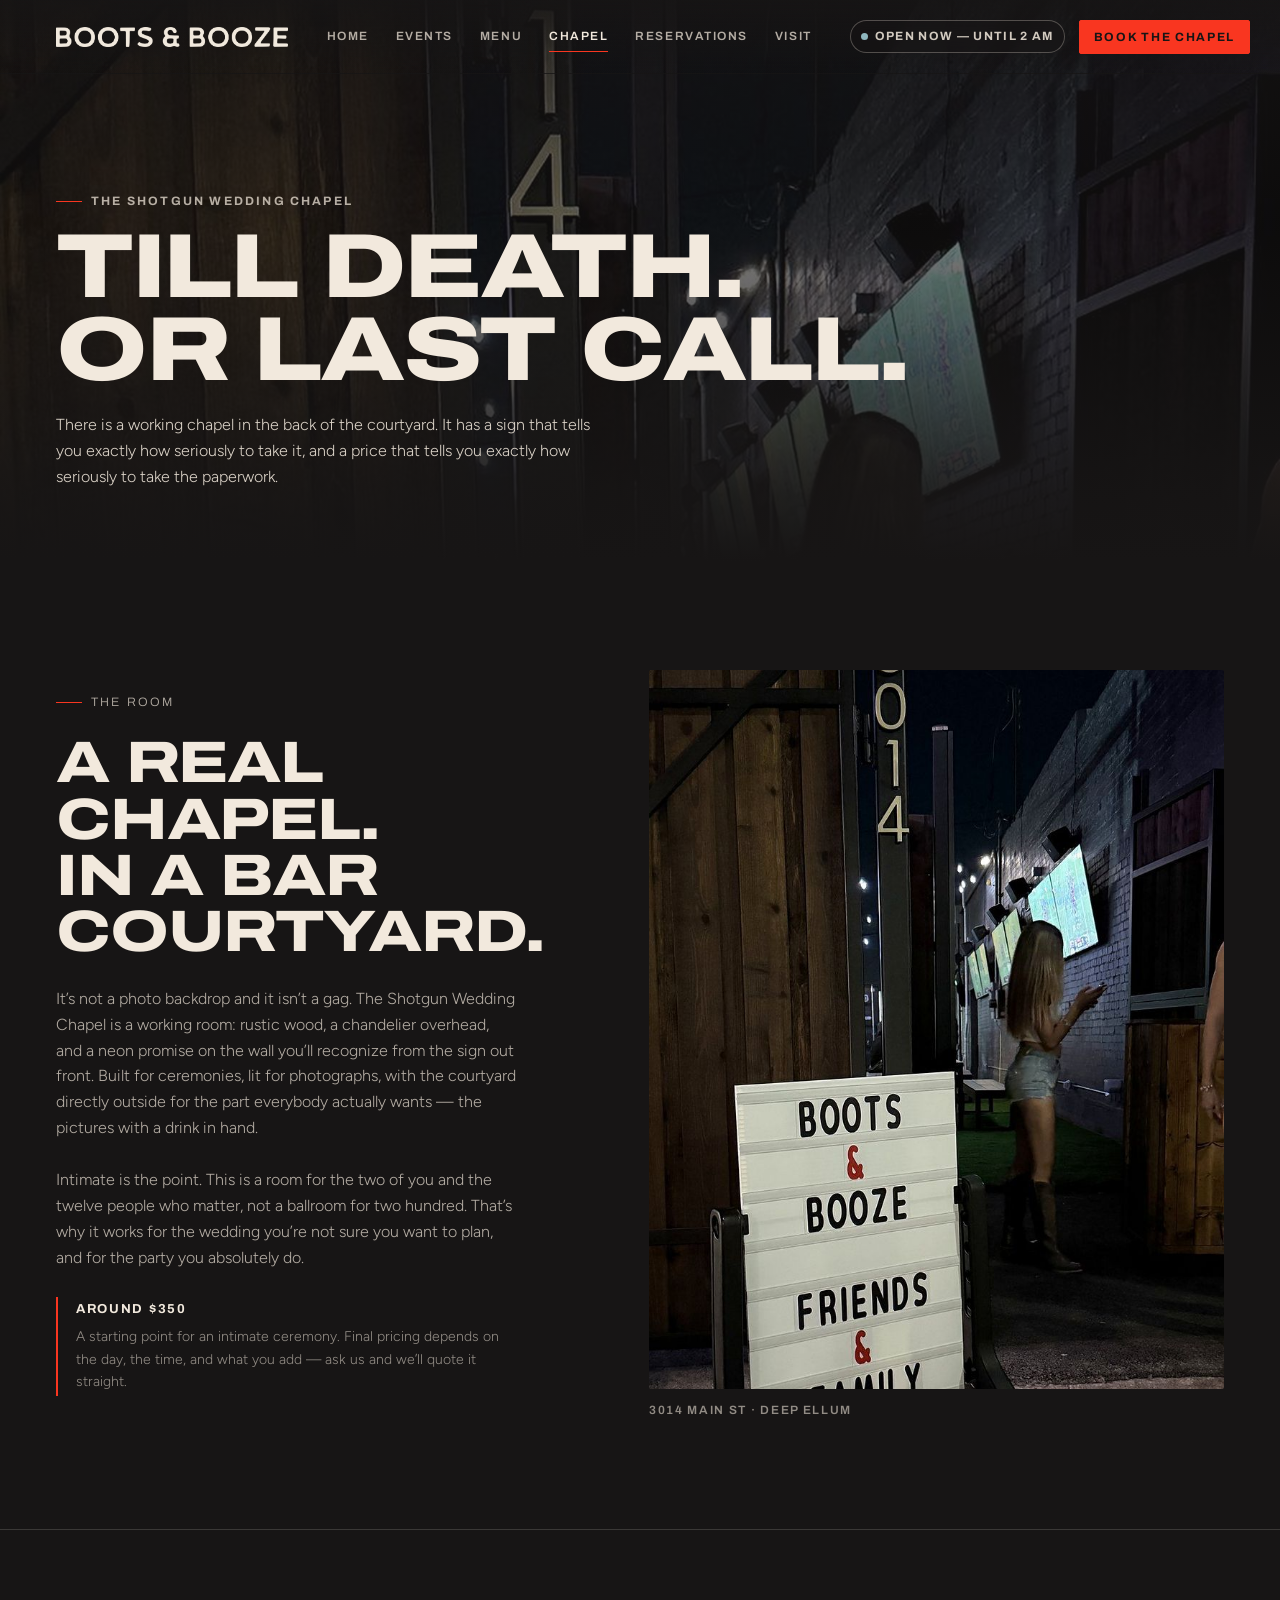
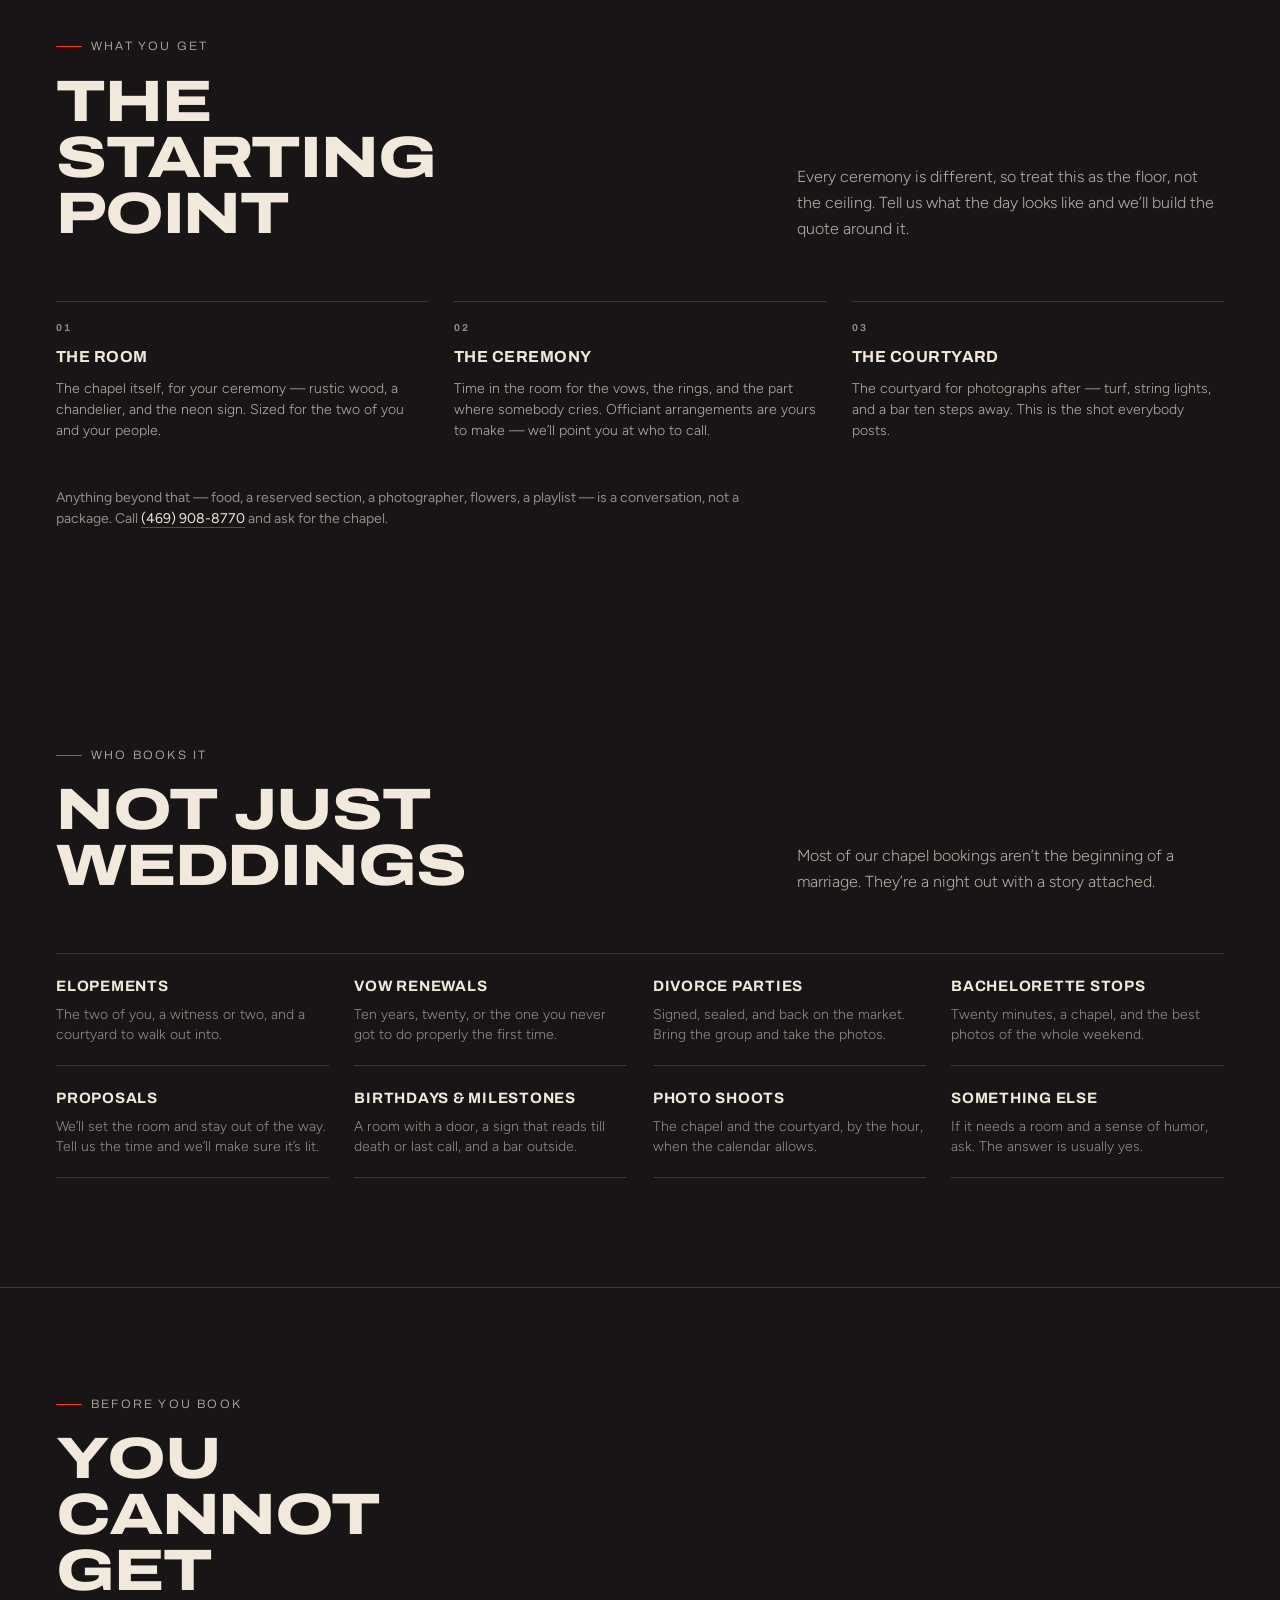
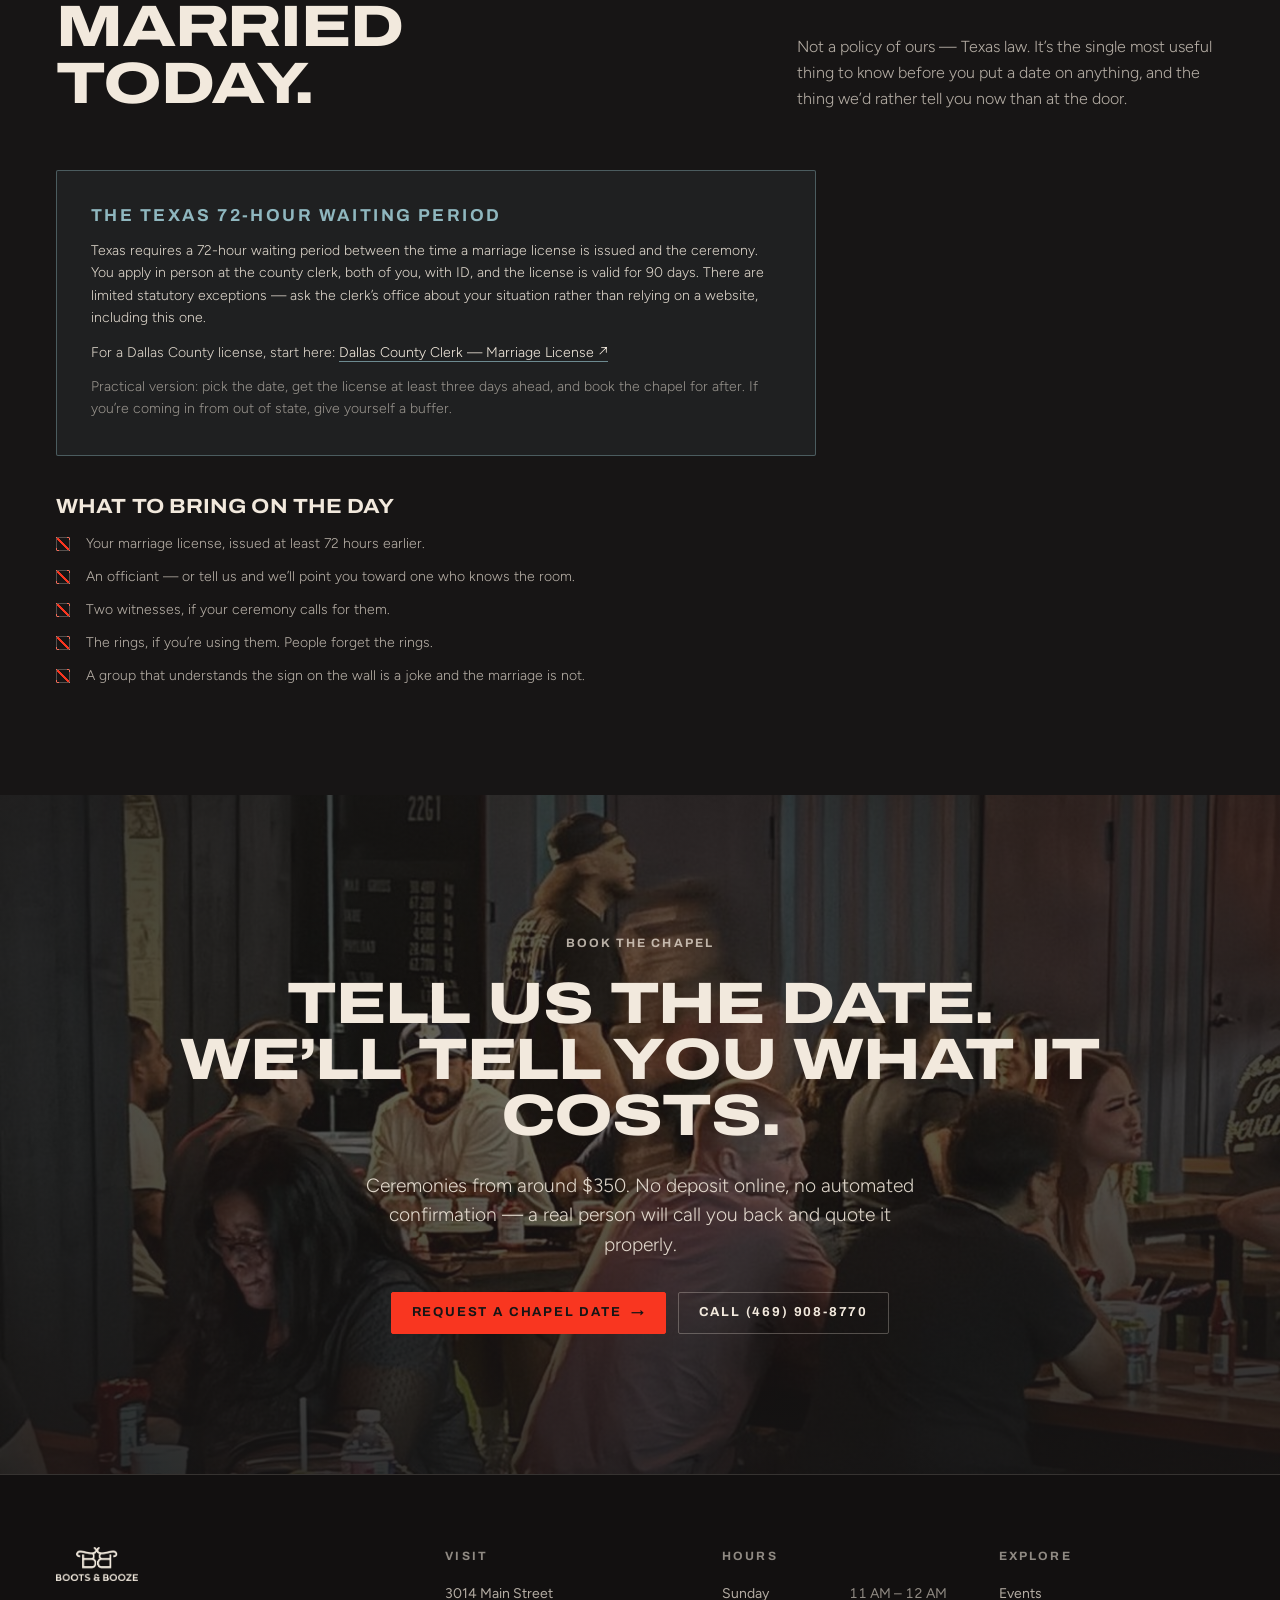
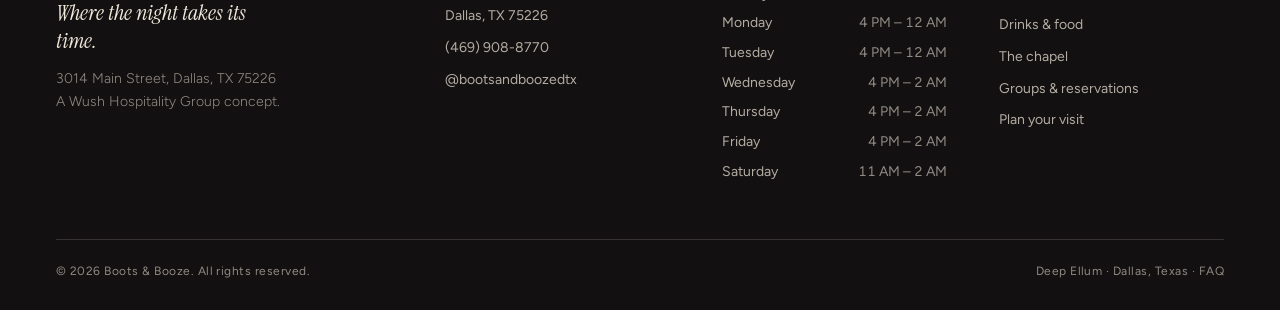
==== commit 87402909: "Reservations: first-come seating, drop unverifiable spend claims The site no longer states 'no minim" ====
--- a/chapel.html
+++ b/chapel.html
@@ -28,6 +28,9 @@
 </head>
 <body class="page-chapel">
 <a class="skip" href="#main">Skip to content</a>
+<!-- CLIENT SIGN-OFF: this build uses 3014 Main St. Their current site says 3010;
+     press coverage and the sidewalk sign in their own photography read 3014.
+     Confirm the correct street number before launch. -->
 <script type="application/ld+json">
 {
   "@context": "https://schema.org",
@@ -145,7 +148,7 @@
     <div class="split__body" data-reveal>
       <p class="eyebrow">The room</p>
       <h2 class="h2">A real chapel.<br>In a bar courtyard.</h2>
-      <p>It’s not a photo backdrop and it isn’t a gag. The Shotgun Wedding Chapel is a working room built for ceremonies — small, warm, and lit for photographs, with the courtyard directly outside for the part everybody actually wants: the pictures with a drink in hand.</p>
+      <p>It’s not a photo backdrop and it isn’t a gag. The Shotgun Wedding Chapel is a working room: rustic wood, a chandelier overhead, and a neon promise on the wall you’ll recognize from the sign out front. Built for ceremonies, lit for photographs, with the courtyard directly outside for the part everybody actually wants — the pictures with a drink in hand.</p>
       <p>Intimate is the point. This is a room for the two of you and the twelve people who matter, not a ballroom for two hundred. That’s why it works for the wedding you’re not sure you want to plan, and for the party you absolutely do.</p>
       <div class="note-box">
         <strong>Around $350</strong>
@@ -174,7 +177,7 @@
       <div class="inc__item" data-reveal>
         <span class="inc__num">01</span>
         <h3 class="inc__t">The room</h3>
-        <p class="inc__d">The chapel itself, for your ceremony. Small, warm, and set up for the two of you plus your people.</p>
+        <p class="inc__d">The chapel itself, for your ceremony — rustic wood, a chandelier, and the neon sign. Sized for the two of you and your people.</p>
       </div>
       <div class="inc__item" data-reveal style="--d:80ms">
         <span class="inc__num">02</span>
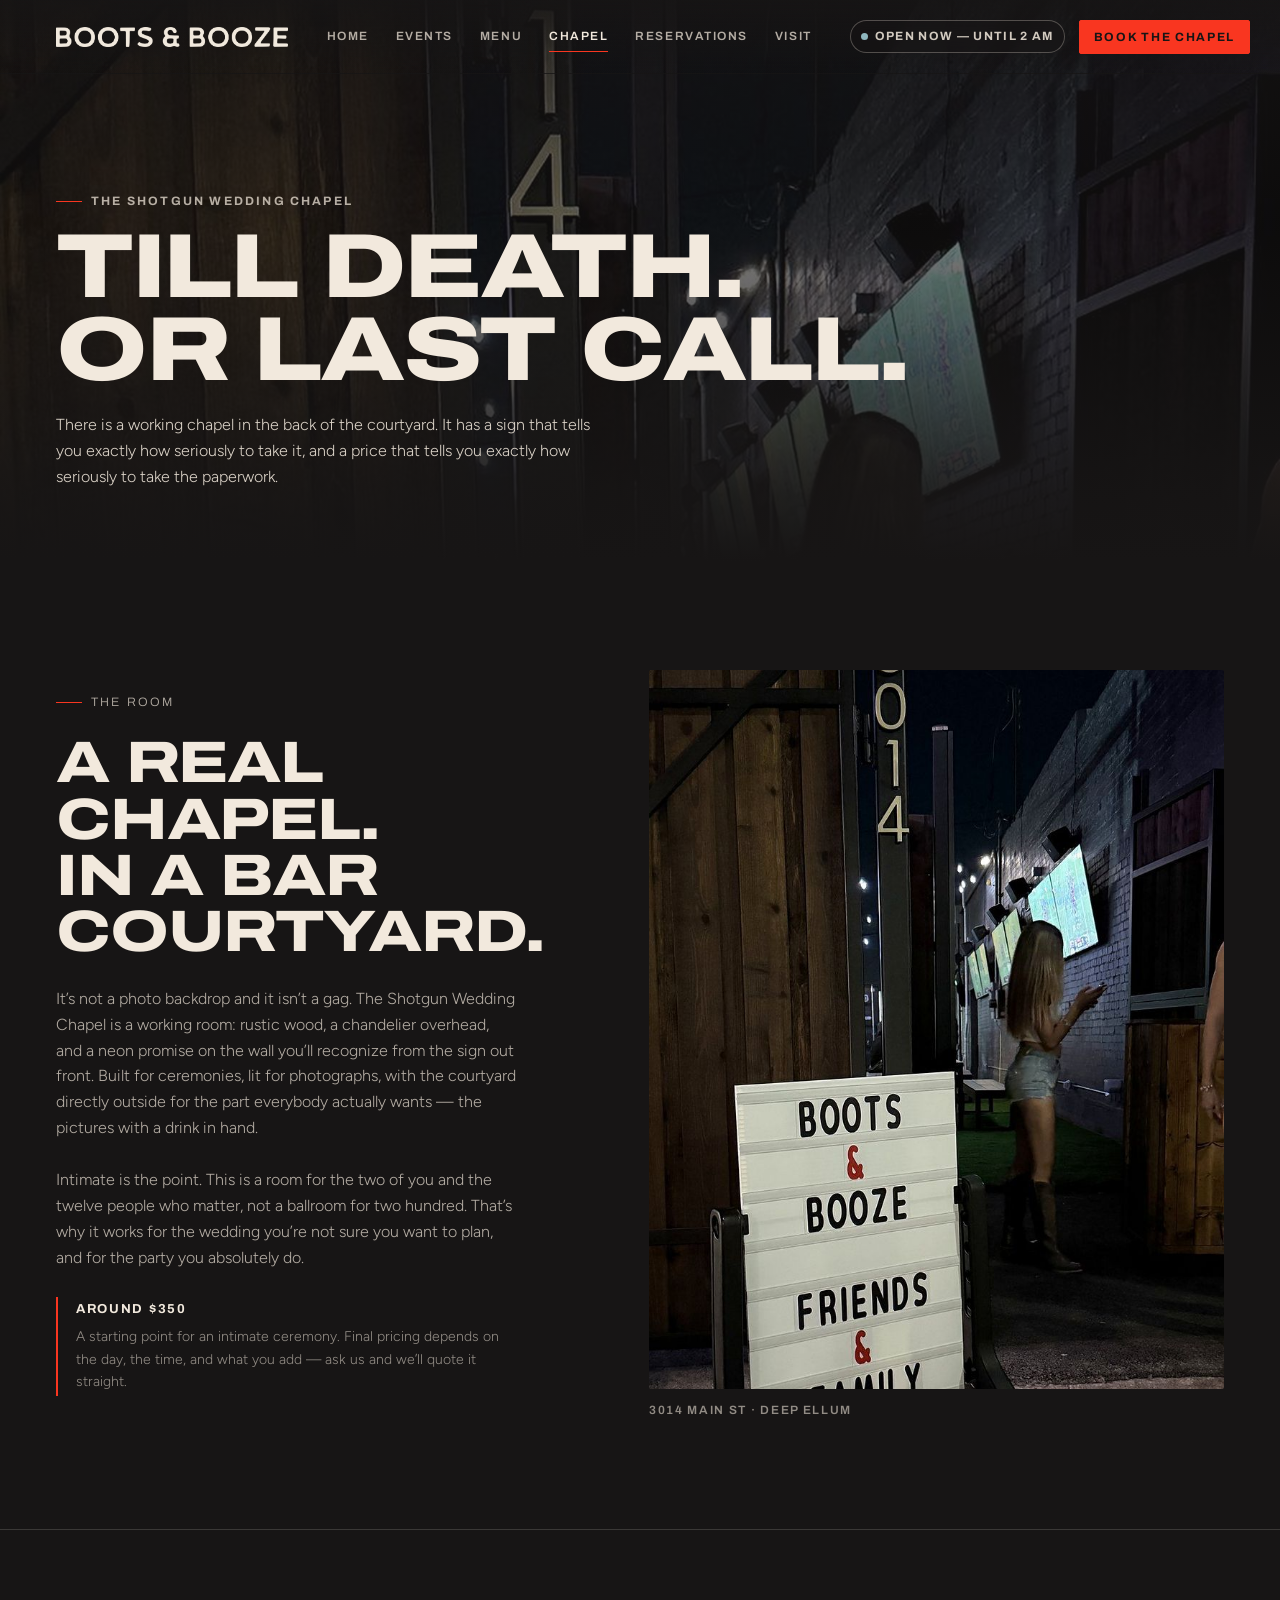
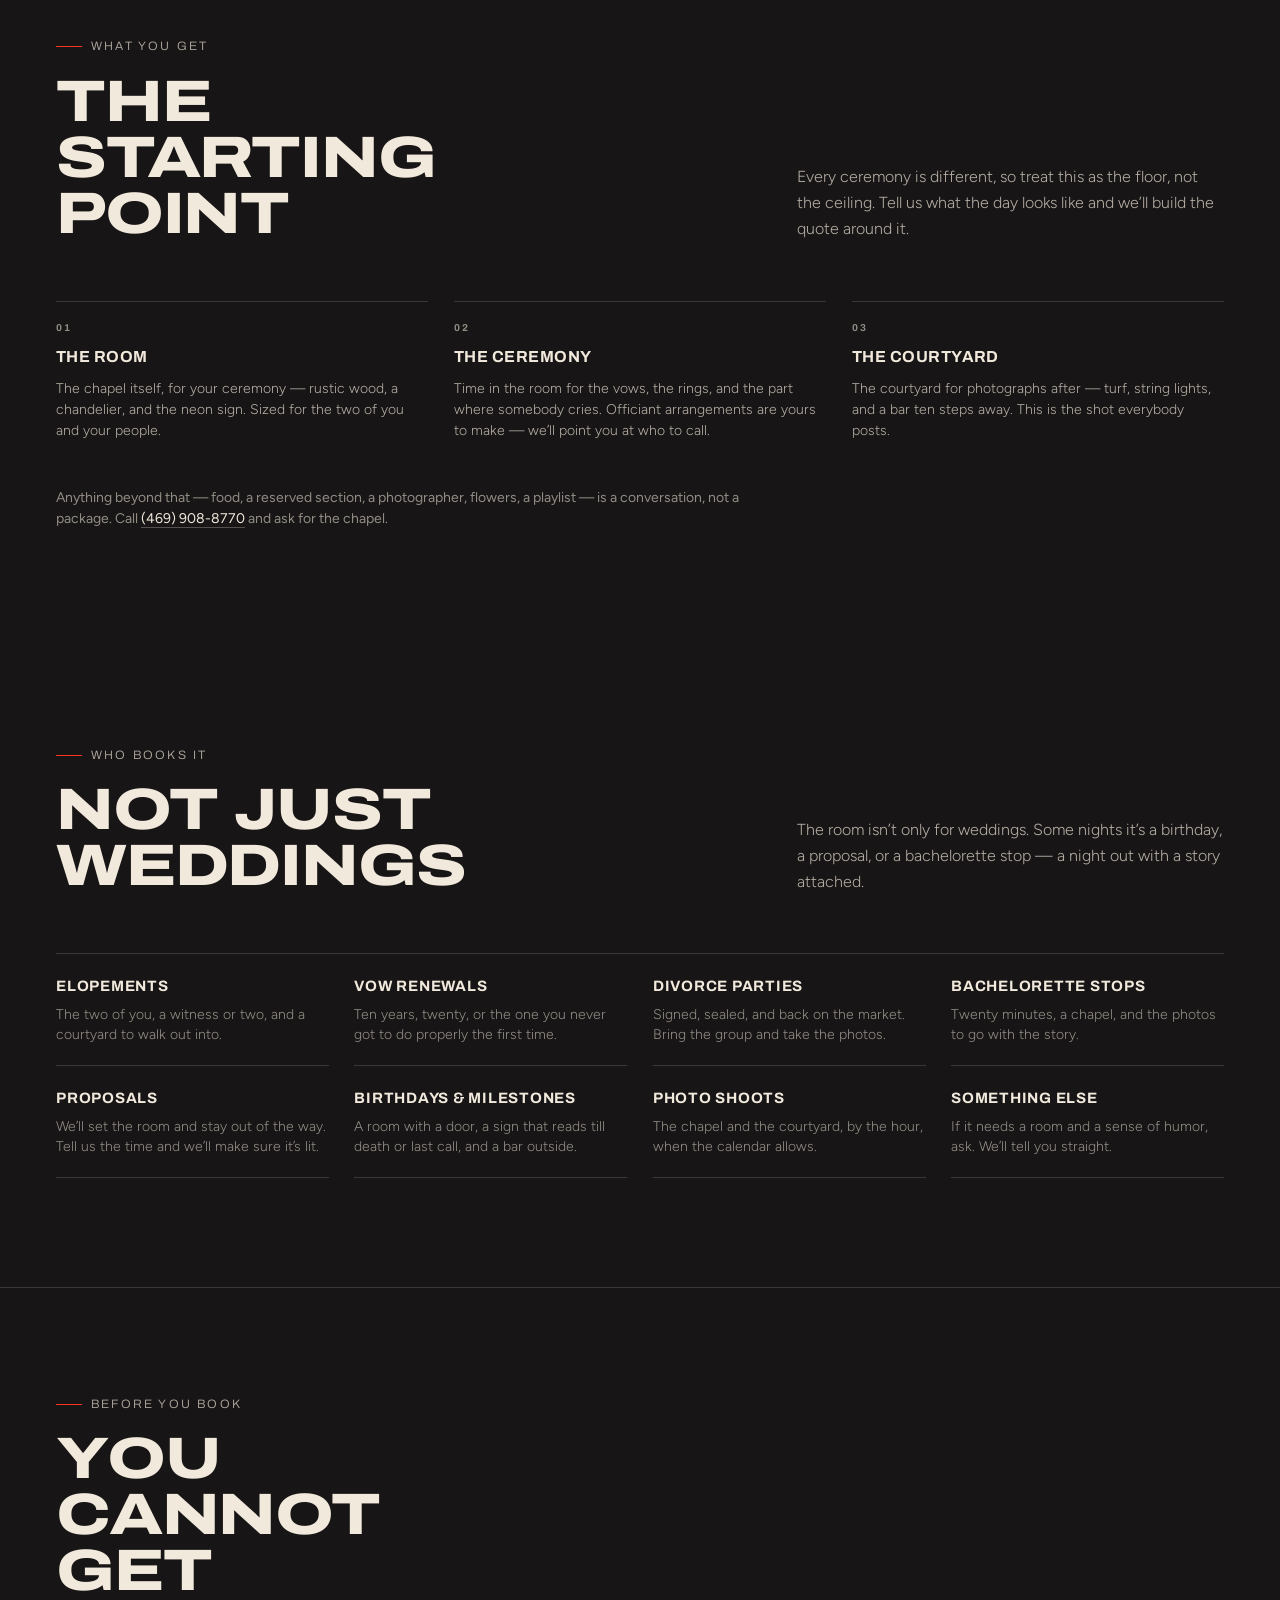
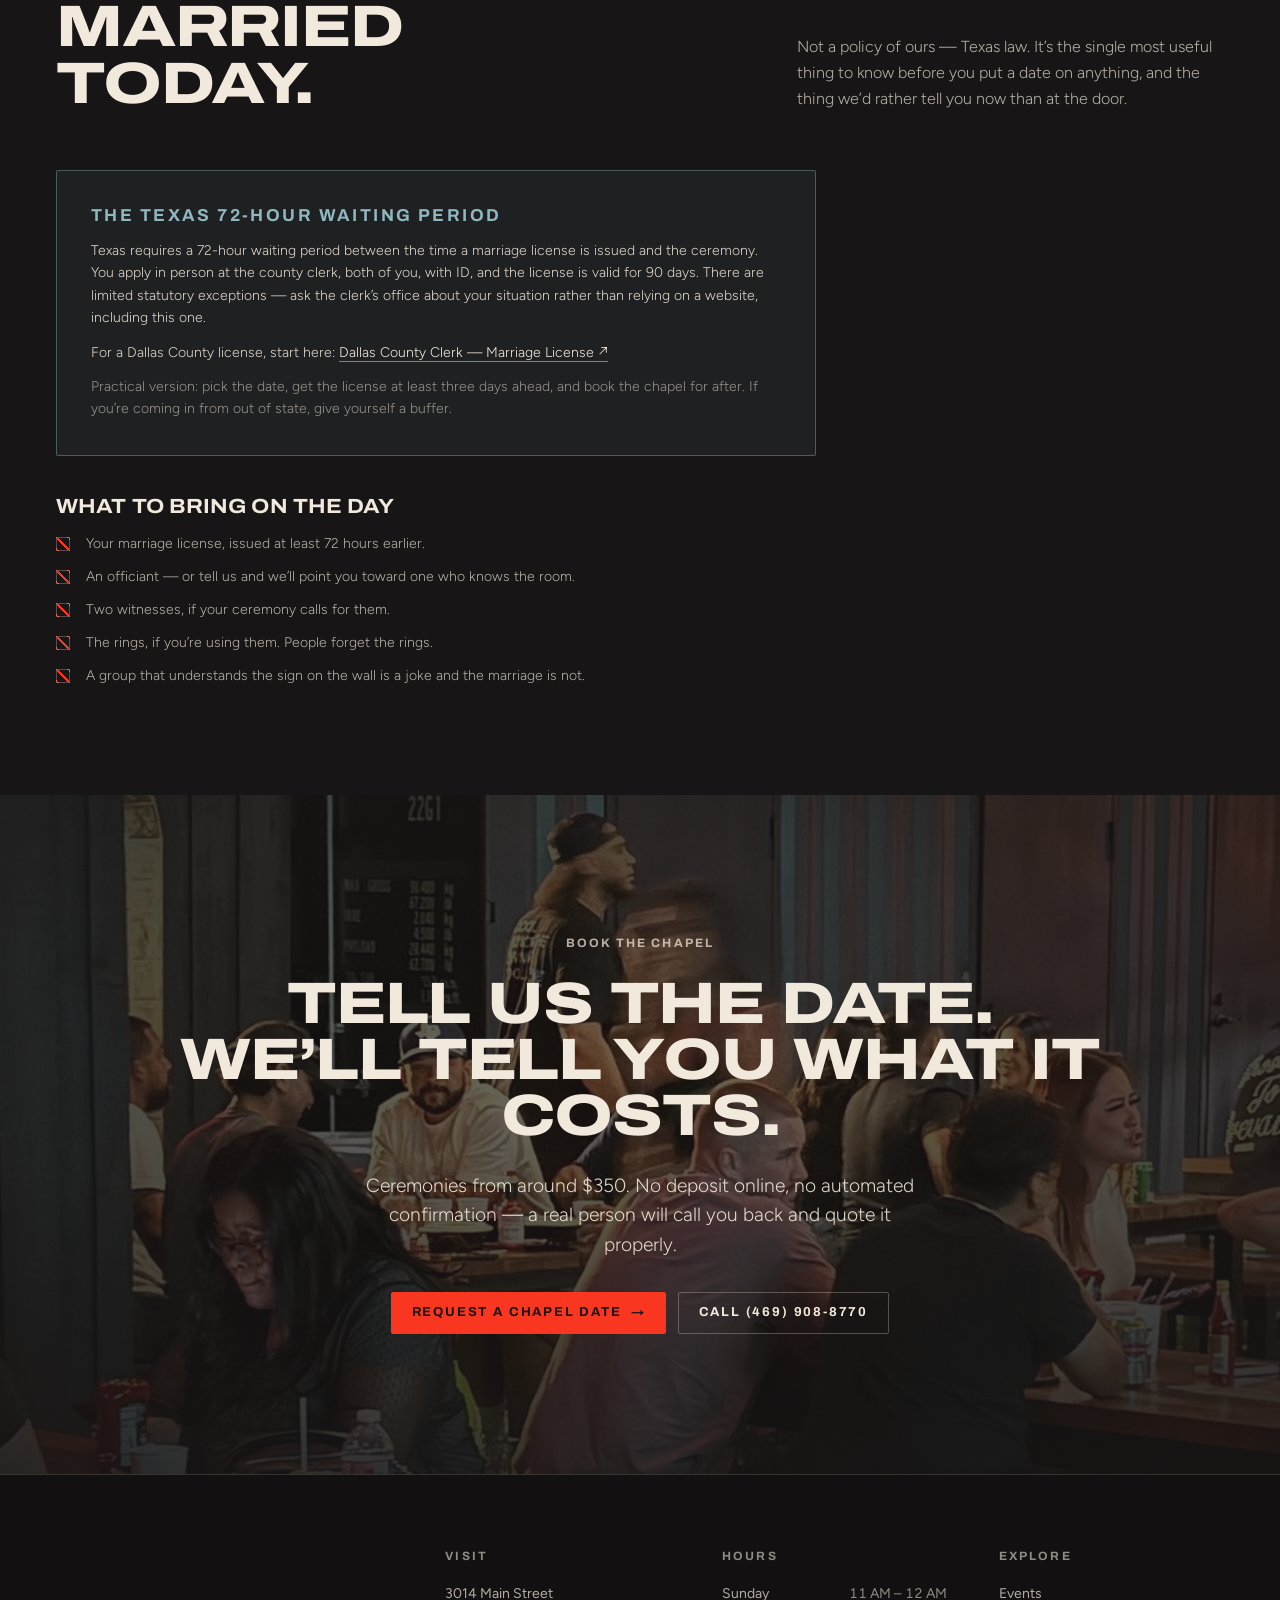
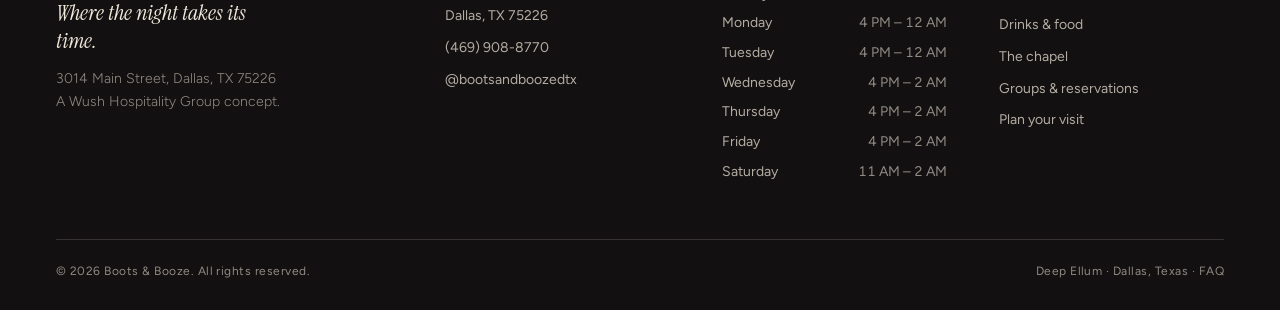
==== commit 9c20bced: "Copy pass: remove unsupported claims, tighten phrasing" ====
--- a/chapel.html
+++ b/chapel.html
@@ -205,7 +205,7 @@
         <p class="eyebrow">Who books it</p>
         <h2 class="h2">Not just weddings</h2>
       </div>
-      <p data-reveal>Most of our chapel bookings aren’t the beginning of a marriage. They’re a night out with a story attached.</p>
+      <p data-reveal>The room isn’t only for weddings. Some nights it’s a birthday, a proposal, or a bachelorette stop — a night out with a story attached.</p>
     </div>
 
     <div class="occasions">
@@ -223,7 +223,7 @@
       </div>
       <div class="occ" data-reveal>
         <h3 class="occ__t">Bachelorette stops</h3>
-        <p class="occ__d">Twenty minutes, a chapel, and the best photos of the whole weekend.</p>
+        <p class="occ__d">Twenty minutes, a chapel, and the photos to go with the story.</p>
       </div>
       <div class="occ" data-reveal>
         <h3 class="occ__t">Proposals</h3>
@@ -239,7 +239,7 @@
       </div>
       <div class="occ" data-reveal>
         <h3 class="occ__t">Something else</h3>
-        <p class="occ__d">If it needs a room and a sense of humor, ask. The answer is usually yes.</p>
+        <p class="occ__d">If it needs a room and a sense of humor, ask. We’ll tell you straight.</p>
       </div>
     </div>
   </div>
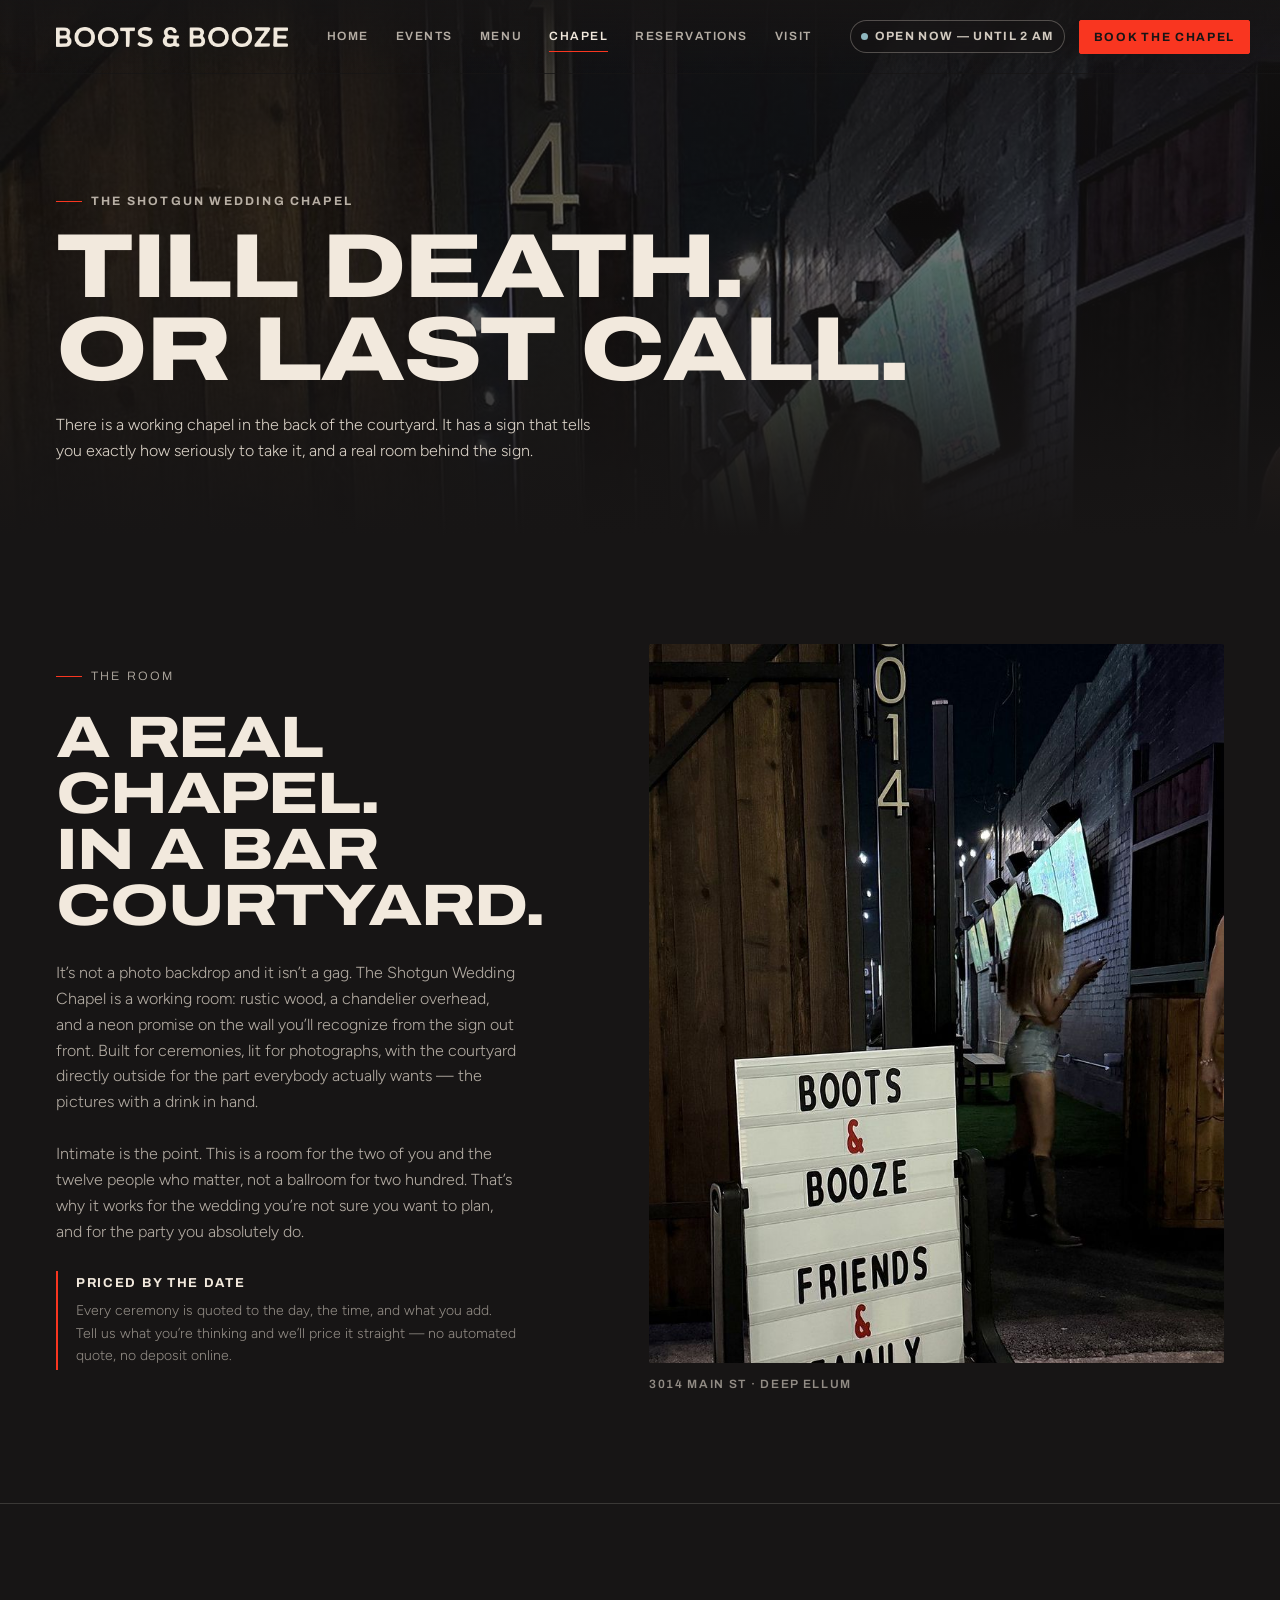
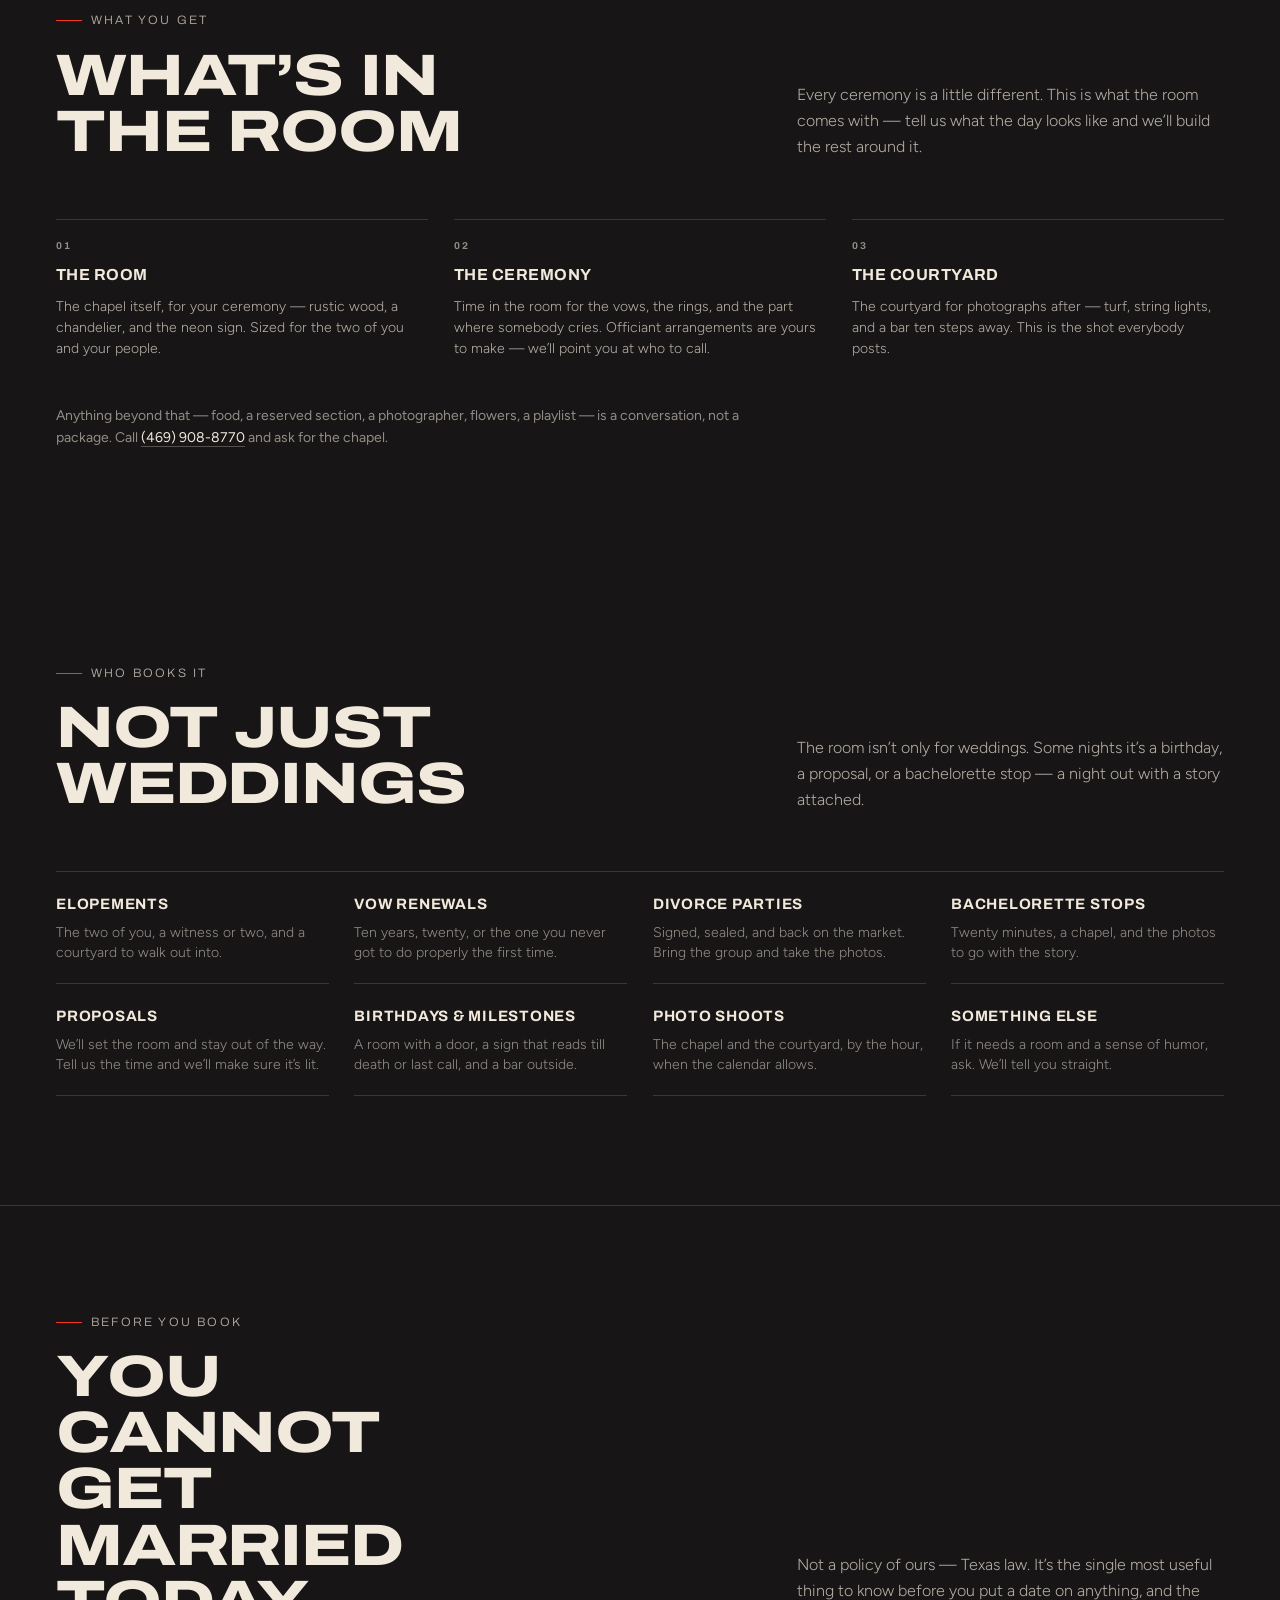
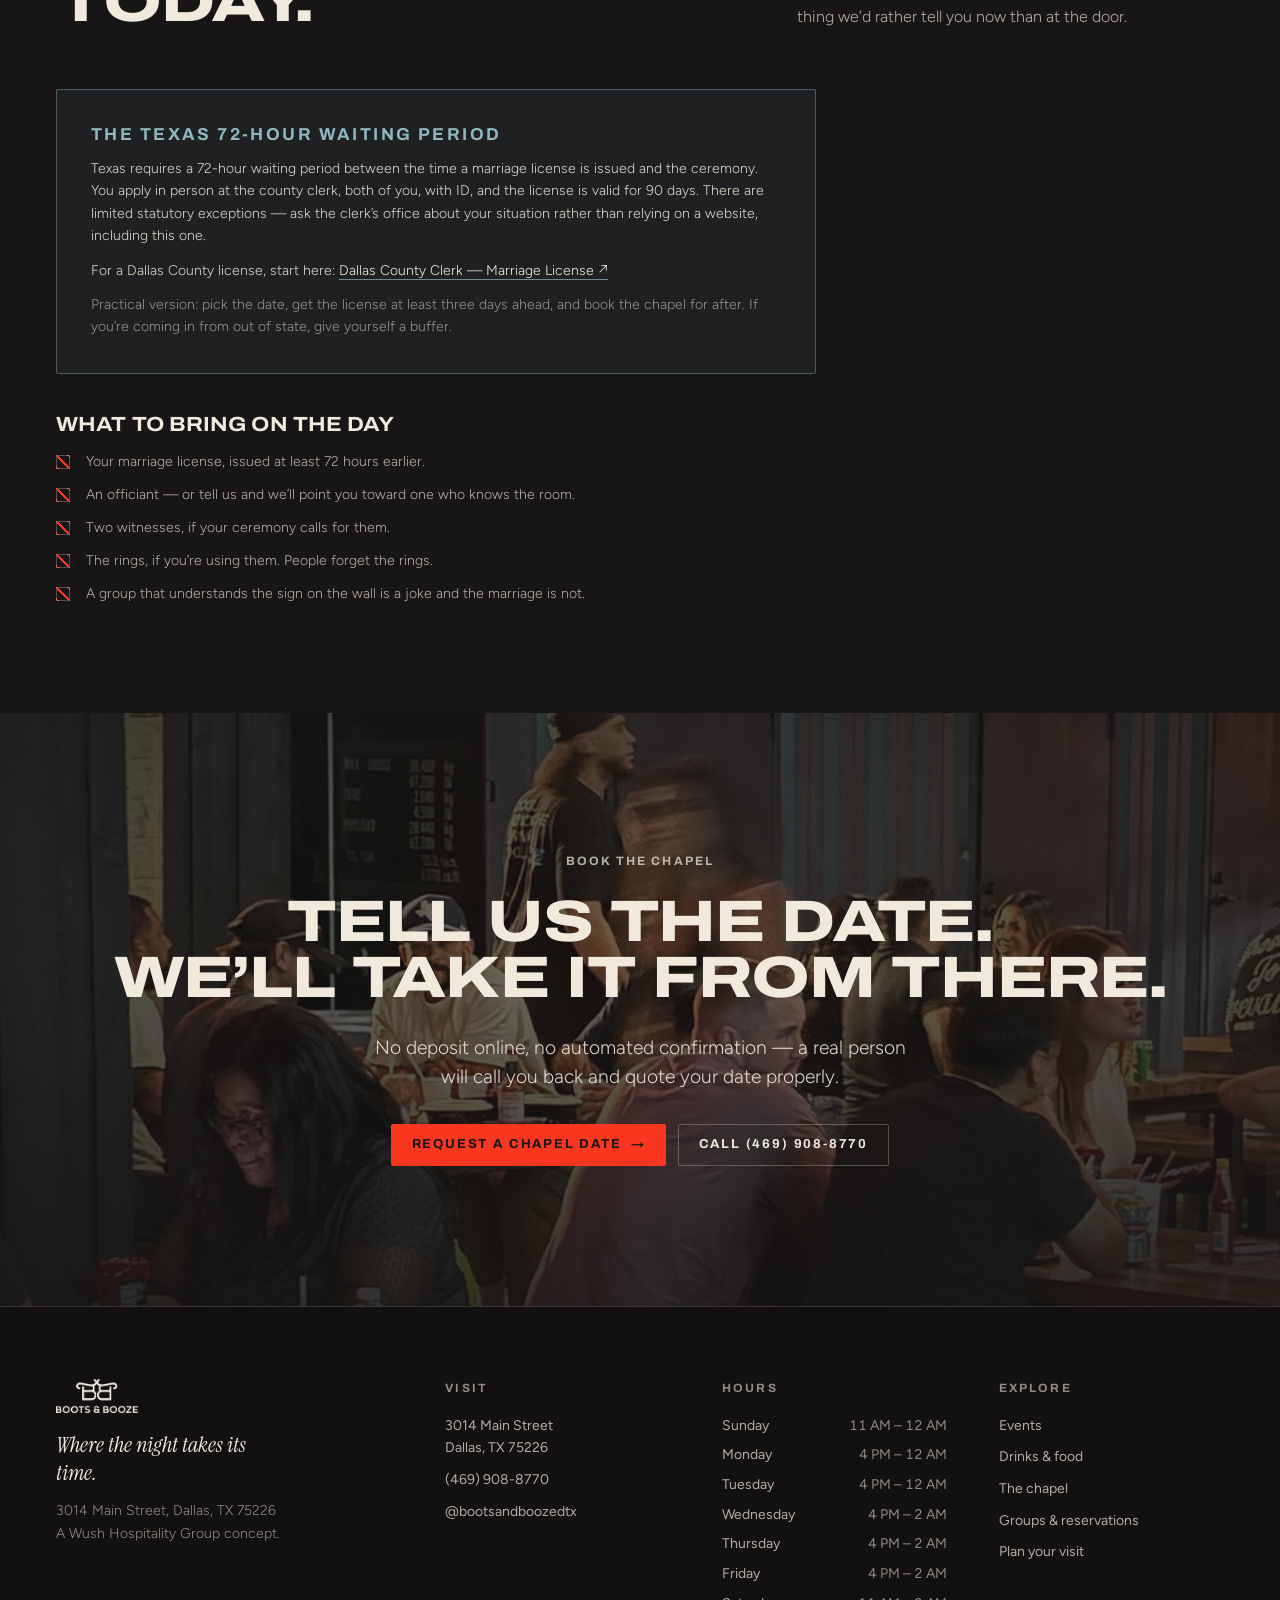
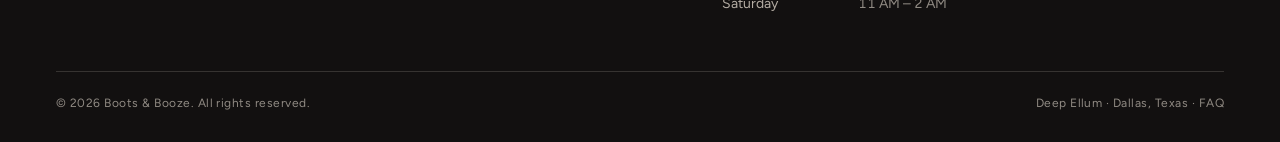
==== commit 76365604: "Remove chapel pricing; quote by date instead" ====
--- a/chapel.html
+++ b/chapel.html
@@ -5,18 +5,18 @@
 <meta charset="utf-8">
 <meta name="viewport" content="width=device-width, initial-scale=1">
 <title>The Chapel — Boots &amp; Booze, Deep Ellum Dallas</title>
-<meta name="description" content="The Shotgun Wedding Chapel at Boots &amp; Booze in Deep Ellum. Intimate ceremonies from around $350, plus elopements, vow renewals and divorce parties. Texas 72-hour license rule explained.">
+<meta name="description" content="The Shotgun Wedding Chapel at Boots &amp; Booze in Deep Ellum. Intimate ceremonies, elopements, vow renewals and divorce parties, priced by the date. Texas 72-hour license rule explained.">
 <meta name="theme-color" content="#171515">
 <link rel="canonical" href="https://bootsandboozetx.com/chapel.html">
 <meta property="og:type" content="website">
 <meta property="og:site_name" content="Boots &amp; Booze">
 <meta property="og:title" content="The Chapel — Boots &amp; Booze, Deep Ellum Dallas">
-<meta property="og:description" content="The Shotgun Wedding Chapel at Boots &amp; Booze in Deep Ellum. Intimate ceremonies from around $350, plus elopements, vow renewals and divorce parties. Texas 72-hour license rule explained.">
+<meta property="og:description" content="The Shotgun Wedding Chapel at Boots &amp; Booze in Deep Ellum. Intimate ceremonies, elopements, vow renewals and divorce parties, priced by the date. Texas 72-hour license rule explained.">
 <meta property="og:image" content="img/og.jpg">
 <meta property="og:locale" content="en_US">
 <meta name="twitter:card" content="summary_large_image">
 <meta name="twitter:title" content="The Chapel — Boots &amp; Booze, Deep Ellum Dallas">
-<meta name="twitter:description" content="The Shotgun Wedding Chapel at Boots &amp; Booze in Deep Ellum. Intimate ceremonies from around $350, plus elopements, vow renewals and divorce parties. Texas 72-hour license rule explained.">
+<meta name="twitter:description" content="The Shotgun Wedding Chapel at Boots &amp; Booze in Deep Ellum. Intimate ceremonies, elopements, vow renewals and divorce parties, priced by the date. Texas 72-hour license rule explained.">
 <meta name="twitter:image" content="img/og.jpg">
 <link rel="icon" href="img/favicon-32.png" sizes="32x32" type="image/png">
 <link rel="icon" href="img/icon-192.png" sizes="192x192" type="image/png">
@@ -36,7 +36,7 @@
   "@context": "https://schema.org",
   "@type": "BarOrPub",
   "name": "Boots & Booze",
-  "description": "The Shotgun Wedding Chapel \u2014 intimate ceremonies from around $350 in Deep Ellum.",
+  "description": "The Shotgun Wedding Chapel \u2014 intimate ceremonies in Deep Ellum.",
   "url": "https://bootsandboozetx.com/",
   "telephone": "+14699088770",
   "image": "https://bootsandboozetx.com/img/og.jpg",
@@ -138,7 +138,7 @@
   <div class="wrap">
     <p class="eyebrow">The Shotgun Wedding Chapel</p>
     <h1 class="display">Till death.<br>Or last call.</h1>
-    <p class="phero__sub">There is a working chapel in the back of the courtyard. It has a sign that tells you exactly how seriously to take it, and a price that tells you exactly how seriously to take the paperwork.</p>
+    <p class="phero__sub">There is a working chapel in the back of the courtyard. It has a sign that tells you exactly how seriously to take it, and a real room behind the sign.</p>
   </div>
 </section>
 
@@ -151,8 +151,8 @@
       <p>It’s not a photo backdrop and it isn’t a gag. The Shotgun Wedding Chapel is a working room: rustic wood, a chandelier overhead, and a neon promise on the wall you’ll recognize from the sign out front. Built for ceremonies, lit for photographs, with the courtyard directly outside for the part everybody actually wants — the pictures with a drink in hand.</p>
       <p>Intimate is the point. This is a room for the two of you and the twelve people who matter, not a ballroom for two hundred. That’s why it works for the wedding you’re not sure you want to plan, and for the party you absolutely do.</p>
       <div class="note-box">
-        <strong>Around $350</strong>
-        <span>A starting point for an intimate ceremony. Final pricing depends on the day, the time, and what you add — ask us and we’ll quote it straight.</span>
+        <strong>Priced by the date</strong>
+        <span>Every ceremony is quoted to the day, the time, and what you add. Tell us what you’re thinking and we’ll price it straight — no automated quote, no deposit online.</span>
       </div>
     </div>
     <figure class="split__media" data-reveal>
@@ -168,9 +168,9 @@
     <div class="split-head">
       <div class="sec-head" data-reveal>
         <p class="eyebrow">What you get</p>
-        <h2 class="h2">The starting point</h2>
-      </div>
-      <p data-reveal>Every ceremony is different, so treat this as the floor, not the ceiling. Tell us what the day looks like and we’ll build the quote around it.</p>
+        <h2 class="h2">What’s in the room</h2>
+      </div>
+      <p data-reveal>Every ceremony is a little different. This is what the room comes with — tell us what the day looks like and we’ll build the rest around it.</p>
     </div>
 
     <div class="inc">
@@ -283,8 +283,8 @@
   </div>
   <div class="wrap band__in" data-reveal>
     <p class="eyebrow eyebrow--plain" style="justify-content:center">Book the chapel</p>
-    <h2 class="h2">Tell us the date.<br>We’ll tell you what it costs.</h2>
-    <p class="lede" style="max-width:46ch">Ceremonies from around $350. No deposit online, no automated confirmation — a real person will call you back and quote it properly.</p>
+    <h2 class="h2">Tell us the date.<br>We’ll take it from there.</h2>
+    <p class="lede" style="max-width:46ch">No deposit online, no automated confirmation — a real person will call you back and quote your date properly.</p>
     <div class="band__cta">
       <a class="btn btn--red" href="reservations.html#chapel">Request a chapel date <span class="arw" aria-hidden="true">→</span></a>
       <a class="btn btn--ghost" href="tel:+14699088770">Call (469) 908-8770</a>
